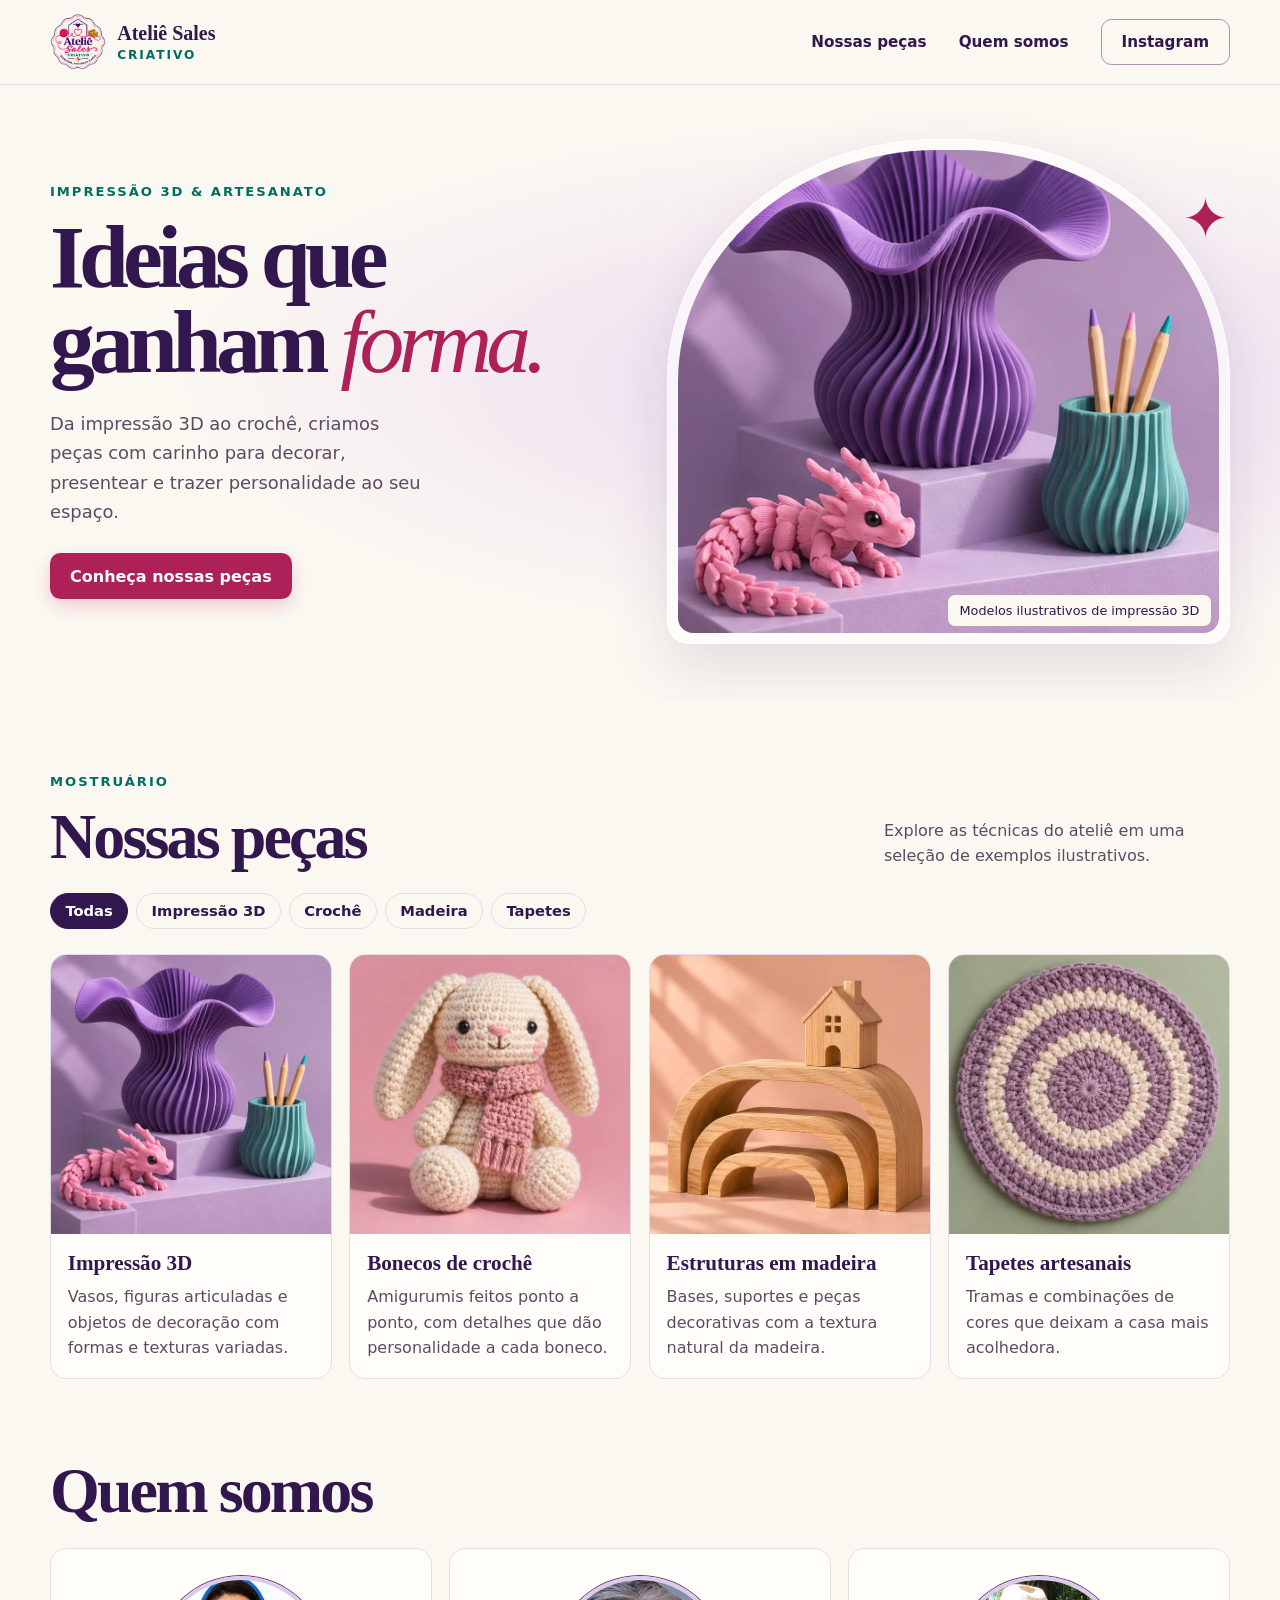
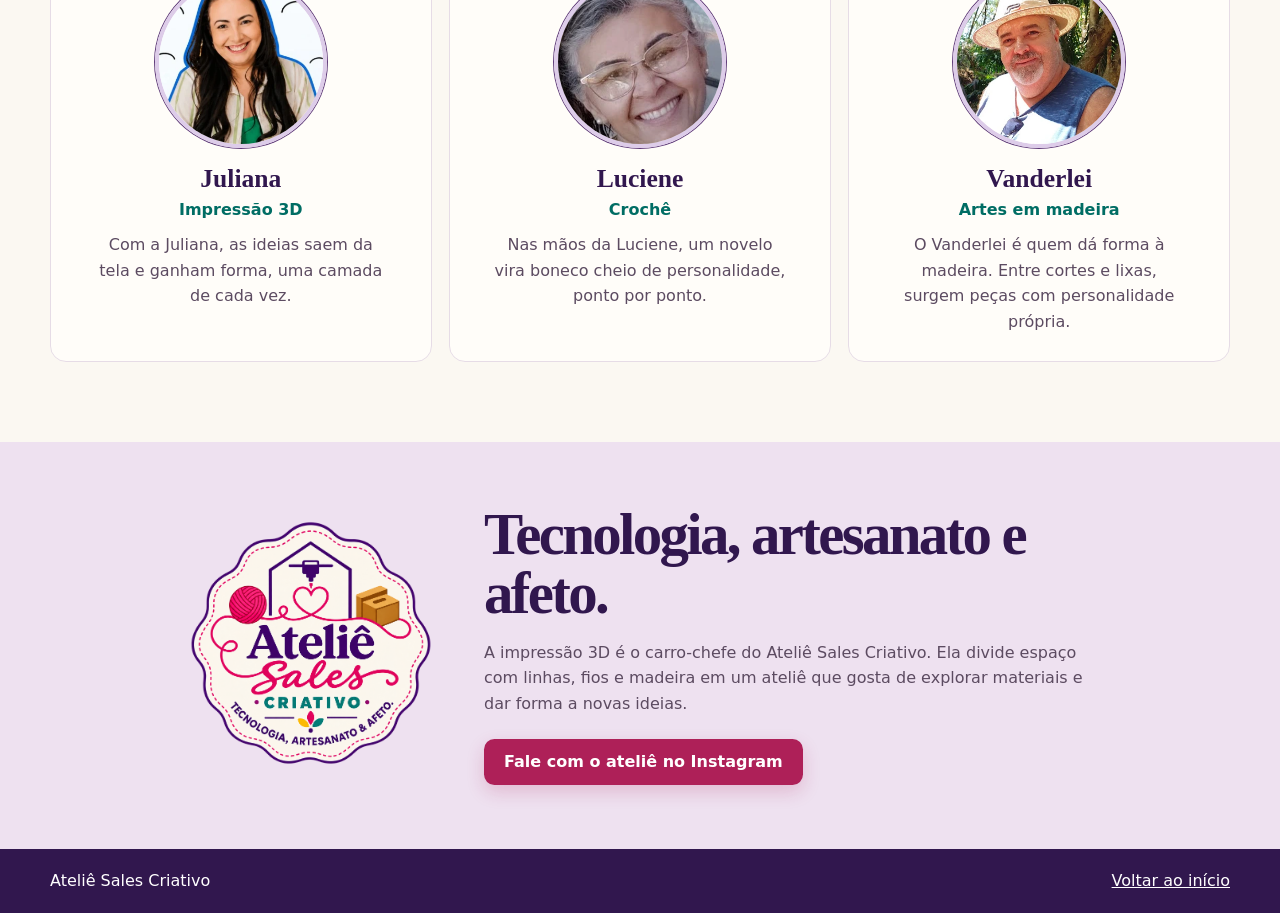
==== index.html @ d0c09016 "Publica a página do Ateliê Sales Criativo" ====
<!doctype html>
<html lang="pt-BR">
<head>
<meta charset="utf-8">
<meta name="viewport" content="width=device-width, initial-scale=1">
<meta name="description" content="Conheça o Ateliê Sales Criativo. Impressão 3D, crochê, tapetes artesanais e peças em madeira.">
<title>Ateliê Sales Criativo | Impressão 3D e artesanato</title>
<link rel="icon" href="logo.png">
<link rel="stylesheet" href="style.css">
<script src="main.js" defer></script>
</head>
<body>
<a class="skip" href="#principal">Ir para o conteúdo</a>
<header class="top" id="inicio">
  <div class="wrap nav">
    <a href="#inicio" class="brand"><img src="logo.png" width="56" height="56" alt=""><span>Ateliê Sales <small>Criativo</small></span></a>
    <button class="menu" type="button" aria-expanded="false" aria-controls="navigation">Menu</button>
    <nav id="navigation" aria-label="Navegação principal">
      <a href="#pecas">Nossas peças</a>
      <a href="#equipe">Quem somos</a>
      <a class="button outline" href="https://www.instagram.com/sales.atelie3d/" target="_blank" rel="noopener noreferrer">Instagram</a>
    </nav>
  </div>
</header>
<main id="principal">
  <section class="hero">
    <div class="wrap hero-layout">
      <div class="hero-copy">
        <p class="kicker">IMPRESSÃO 3D & ARTESANATO</p>
        <h1>Ideias que<br>ganham <em>forma.</em></h1>
        <p class="intro">Da impressão 3D ao crochê, criamos peças com carinho para decorar, presentear e trazer personalidade ao seu espaço.</p>
        <a class="button primary" href="#pecas">Conheça nossas peças</a>
      </div>
      <figure class="hero-photo">
        <img src="impressao.webp" width="512" height="512" alt="Vaso ondulado roxo, dragão rosa e porta-lápis verde feitos em impressão 3D">
        <span class="spark" aria-hidden="true">✦</span>
        <figcaption>Modelos ilustrativos de impressão 3D</figcaption>
      </figure>
    </div>
  </section>
  <section class="collection wrap reveal" id="pecas" aria-labelledby="pecas-titulo">
    <div class="section-head">
      <div><p class="kicker">MOSTRUÁRIO</p><h2 id="pecas-titulo">Nossas peças</h2></div>
      <p>Explore as técnicas do ateliê em uma seleção de exemplos ilustrativos.</p>
    </div>
    <div class="filters" role="group" aria-label="Filtrar categorias">
      <button type="button" data-filter="all" aria-pressed="true">Todas</button>
      <button type="button" data-filter="3d" aria-pressed="false">Impressão 3D</button>
      <button type="button" data-filter="croche" aria-pressed="false">Crochê</button>
      <button type="button" data-filter="madeira" aria-pressed="false">Madeira</button>
      <button type="button" data-filter="tapetes" aria-pressed="false">Tapetes</button>
    </div>
    <p class="sr-only" role="status" id="filter-status"></p>
    <div class="cards">
      <article class="card" data-category="3d">
        <div class="card-image"><img src="impressao.webp" width="512" height="512" loading="lazy" alt="Peças decorativas em impressão 3D sobre bases lilás"></div>
        <div class="card-copy"><h3>Impressão 3D</h3><p>Vasos, figuras articuladas e objetos de decoração com formas e texturas variadas.</p></div>
      </article>
      <article class="card" data-category="croche">
        <div class="card-image"><img src="croche.webp" width="512" height="512" loading="lazy" alt="Coelho de crochê com cachecol rosa"></div>
        <div class="card-copy"><h3>Bonecos de crochê</h3><p>Amigurumis feitos ponto a ponto, com detalhes que dão personalidade a cada boneco.</p></div>
      </article>
      <article class="card" data-category="madeira">
        <div class="card-image"><img src="madeira.webp" width="512" height="512" loading="lazy" alt="Estruturas artesanais feitas de madeira clara"></div>
        <div class="card-copy"><h3>Estruturas em madeira</h3><p>Bases, suportes e peças decorativas com a textura natural da madeira.</p></div>
      </article>
      <article class="card" data-category="tapetes">
        <div class="card-image"><img src="tapetes.webp" width="512" height="512" loading="lazy" alt="Tapete artesanal redondo em roxo e creme"></div>
        <div class="card-copy"><h3>Tapetes artesanais</h3><p>Tramas e combinações de cores que deixam a casa mais acolhedora.</p></div>
      </article>
    </div>
  </section>
  <section class="team wrap reveal" id="equipe" aria-labelledby="equipe-titulo">
    <h2 id="equipe-titulo">Quem somos</h2>
    <div class="team-grid">
      <article class="team-card">
        <img class="team-photo" src="equipe-juliana.webp" width="314" height="314" loading="lazy" alt="Juliana">
        <h3>Juliana</h3>
        <p class="team-role">Impressão 3D</p>
        <p>Com a Juliana, as ideias saem da tela e ganham forma, uma camada de cada vez.</p>
      </article>
      <article class="team-card">
        <img class="team-photo" src="equipe-luciene.webp" width="243" height="243" loading="lazy" alt="Luciene">
        <h3>Luciene</h3>
        <p class="team-role">Crochê</p>
        <p>Nas mãos da Luciene, um novelo vira boneco cheio de personalidade, ponto por ponto.</p>
      </article>
      <article class="team-card">
        <img class="team-photo" src="equipe-vanderlei.webp" width="297" height="297" loading="lazy" alt="Vanderlei">
        <h3>Vanderlei</h3>
        <p class="team-role">Artes em madeira</p>
        <p>O Vanderlei é quem dá forma à madeira. Entre cortes e lixas, surgem peças com personalidade própria.</p>
      </article>
    </div>
  </section>
  <section class="about reveal" id="atelie">
    <div class="wrap about-layout">
      <img src="logo.png" width="230" height="230" alt="Logotipo do Ateliê Sales Criativo">
      <div>
        <h2>Tecnologia, artesanato e afeto.</h2>
        <p>A impressão 3D é o carro-chefe do Ateliê Sales Criativo. Ela divide espaço com linhas, fios e madeira em um ateliê que gosta de explorar materiais e dar forma a novas ideias.</p>
        <a class="button primary" href="https://www.instagram.com/sales.atelie3d/" target="_blank" rel="noopener noreferrer">Fale com o ateliê no Instagram</a>
      </div>
    </div>
  </section>
</main>
<footer><div class="wrap footer-layout"><span>Ateliê Sales Criativo</span><a href="#inicio">Voltar ao início</a></div></footer>
</body>
</html>
---- style.css ----
:root {
  color-scheme: light;
  --cream: #fbf8f2;
  --purple: #31174e;
  --plum: #5f3b79;
  --pink: #ae2058;
  --teal: #006d64;
  --soft: #ddcce9;
  --line: #e6dce6;
  --text: #5c4b61;
  font-family: system-ui, sans-serif;
  color: var(--purple);
  background: var(--cream);
}
* { box-sizing: border-box; }
html { scroll-behavior: smooth; }
body { margin: 0; }
img { display: block; max-width: 100%; }
a { color: inherit; }
button { font: inherit; cursor: pointer; }
:focus-visible { outline: 3px solid var(--teal); outline-offset: 4px; }
[hidden] { display: none !important; }
.wrap { width: min(1180px, calc(100% - 5rem)); margin-inline: auto; }
.top { border-bottom: 1px solid var(--line); }
.nav, nav, .brand, .footer-layout { display: flex; align-items: center; }
.nav { justify-content: space-between; min-height: 84px; }
.brand { gap: .7rem; font: bold 1.25rem Georgia, serif; text-decoration: none; }
.brand img { object-fit: contain; }
.brand small { display: block; margin-top: .2rem; color: var(--teal); font: 700 .76rem system-ui, sans-serif; text-transform: uppercase; letter-spacing: .16em; }
nav { gap: 2rem; }
nav a { font-size: .95rem; font-weight: 650; text-decoration: none; }
nav a:hover, footer a:hover { color: var(--pink); }
.menu { display: none; }
.button { display: inline-flex; justify-content: center; align-items: center; min-height: 46px; padding: .7rem 1.25rem; border-radius: .65rem; font-weight: 700; text-decoration: none; transition: background .2s, transform .2s, box-shadow .2s; }
.button:hover { transform: translateY(-3px); }
.primary { color: white; background: var(--pink); box-shadow: 0 7px 18px #ae205832; }
.primary:hover { background: #901648; }
.outline { border: 1px solid #af8cba; }
.hero { background: radial-gradient(ellipse at 73% 48%, #ead9f0 0%, transparent 58%), var(--cream); overflow: hidden; }
.hero-layout { min-height: 590px; display: grid; grid-template-columns: .96fr 1fr; align-items: center; gap: clamp(2rem, 6vw, 6rem); padding-block: 3.4rem; }
.kicker { color: var(--teal); font-size: .82rem; font-weight: 800; letter-spacing: .15em; margin: 0 0 1rem; }
h1, h2, h3 { font-family: Georgia, serif; margin: 0; }
h1 { font-size: clamp(3.8rem, 7vw, 7.4rem); line-height: .94; letter-spacing: -.065em; }
h1 em { color: var(--pink); font-weight: 500; }
.intro { color: var(--text); font-size: 1.12rem; line-height: 1.65; max-width: 33ch; margin: 1.55rem 0 1.65rem; }
.hero-photo { position: relative; margin: 0; padding: 10px; background: #ffffff94; border: 1px solid white; border-radius: 48% 48% 1.4rem 1.4rem; box-shadow: 0 24px 60px #4d2f6822; }
.hero-photo img { width: 100%; height: auto; aspect-ratio: 1.12; object-fit: cover; border-radius: 48% 48% .95rem .95rem; }
.hero-photo figcaption { position: absolute; right: 1.1rem; bottom: 1.1rem; padding: .5rem .75rem; border-radius: .45rem; font-size: .8rem; background: var(--cream); }
.spark { position: absolute; top: 9%; right: 0; font-size: 3.5rem; color: var(--pink); animation: float 5s ease-in-out infinite; }
@keyframes float { 50% { transform: translateY(-10px) rotate(12deg); } }
.collection { padding-block: 4.7rem 5rem; }
.section-head { display: flex; align-items: end; justify-content: space-between; gap: 1.5rem; margin-bottom: 1.5rem; }
h2 { font-size: clamp(2.5rem, 5vw, 4.4rem); line-height: 1; letter-spacing: -.045em; }
.section-head > p, .card p, .about p { color: var(--text); line-height: 1.6; }
.section-head > p { max-width: 34ch; margin: 0; }
.filters { display: flex; flex-wrap: wrap; gap: .5rem; margin-bottom: 1.55rem; }
.filters button { border: 1px solid var(--line); background: transparent; color: var(--purple); padding: .53rem .9rem; border-radius: 2rem; font-size: .92rem; font-weight: 650; transition: background .2s, color .2s; }
.filters button:hover { background: var(--soft); }
.filters button[aria-pressed="true"] { background: var(--purple); color: white; border-color: var(--purple); }
.cards { display: grid; grid-template-columns: repeat(4, minmax(0, 1fr)); gap: 1.1rem; }
.card { border: 1px solid var(--line); background: #fffdf9; border-radius: 1rem; overflow: hidden; transition: box-shadow .25s, transform .25s; }
.card:hover { transform: translateY(-5px); box-shadow: 0 12px 25px #4d2f6820; }
.card-image { overflow: hidden; }
.card img { width: 100%; height: auto; aspect-ratio: 1; object-fit: cover; transition: transform .35s; }
.card:hover img { transform: scale(1.055); }
.card-copy { padding: 1.05rem; }
h3 { font-size: 1.32rem; }
.card p { margin: .5rem 0 0; }
.about { background: #eee1f0; padding-block: 4rem; }
.about-layout { display: grid; grid-template-columns: minmax(140px, 250px) minmax(0, 610px); gap: 3rem; justify-content: center; align-items: center; }
.about img { height: auto; width: 100%; }
.about h2 { font-size: clamp(2.35rem, 4.6vw, 4rem); }
.about p { margin: 1rem 0 1.4rem; }
footer { background: var(--purple); color: white; }
.footer-layout { justify-content: space-between; padding-block: 1.4rem; gap: 1rem; }
footer a:hover { color: #f8adcc; }
.skip { position: absolute; z-index: 4; left: 1rem; top: 1rem; background: white; padding: .6rem; transform: translateY(-180%); }
.skip:focus { transform: none; }
.sr-only { position: absolute; width: 1px; height: 1px; overflow: hidden; clip-path: inset(50%); white-space: nowrap; }
@media (prefers-reduced-motion: no-preference) {
  .hero-copy, .hero-photo { animation: entrance .7s ease-out both; }
  .hero-photo { animation-delay: .14s; }
  .reveal.visible { animation: entrance .65s ease-out both; }
  @keyframes entrance { from { opacity: 0; transform: translateY(18px); } }
}
@media (max-width: 920px) {
  .wrap { width: calc(100% - 3rem); }
  .cards { grid-template-columns: repeat(2, minmax(0, 1fr)); }
  .hero-layout { min-height: 0; gap: 2rem; }
  h1 { font-size: clamp(3.3rem, 8vw, 5.5rem); }
}
@media (max-width: 650px) {
  .wrap { width: calc(100% - 2rem); }
  .nav { flex-wrap: wrap; min-height: 72px; padding-block: .45rem; }
  .brand img { width: 48px; height: 48px; }
  nav { width: 100%; flex-wrap: wrap; gap: 1rem; padding: .7rem 0; }
  .js .menu { display: inline-block; color: var(--purple); background: transparent; border: 1px solid var(--line); border-radius: .45rem; padding: .5rem .7rem; }
  .js nav:not(.open) { display: none; }
  .hero-layout { grid-template-columns: 1fr; gap: 2.1rem; padding-block: 2.85rem 2.35rem; }
  h1 { font-size: clamp(3.1rem, 11.5vw, 5.1rem); }
  .hero-photo { max-width: 430px; }
  .collection { padding-block: 3rem; }
  .section-head { display: block; }
  .section-head > p { margin-top: .75rem; }
  .cards { gap: .7rem; }
  .card-copy { padding: .75rem; }
  .about-layout { grid-template-columns: 1fr; gap: 1.1rem; }
  .about img { width: 155px; }
}
@media (prefers-reduced-motion: reduce) {
  html { scroll-behavior: auto; }
  *, *::before, *::after { animation: none !important; transition: none !important; }
}
.team { padding-block: 0 5rem; }
.team h2 { margin-bottom: 1.6rem; }
.team-grid { display: grid; grid-template-columns: repeat(3, minmax(0, 1fr)); gap: 1.1rem; }
.team-card {
  padding: 1.65rem 1.25rem;
  border: 1px solid var(--line);
  border-radius: 1rem;
  background: #fffdf9;
  text-align: center;
}
.team-photo {
  width: min(100%, 172px);
  height: auto;
  aspect-ratio: 1;
  object-fit: cover;
  margin: 0 auto 1rem;
  border: 4px solid var(--soft);
  border-radius: 50%;
  box-shadow: 0 0 0 1px var(--plum);
}
.team-card h3 { font-size: 1.6rem; }
.team-card p { max-width: 29ch; margin: .6rem auto 0; color: var(--text); line-height: 1.6; }
.team-card .team-role { margin-top: .2rem; color: var(--teal); font-weight: 750; }
@media (max-width: 650px) {
  .team { padding-bottom: 3rem; }
  .team-grid { grid-template-columns: 1fr; }
}
@media (hover: hover) and (prefers-reduced-motion: no-preference) {
  .team-photo {
    transition: transform .25s ease, border-color .25s ease, box-shadow .25s ease;
  }
  .team-photo:hover {
    transform: translateY(-4px) scale(1.07);
    border-color: var(--pink);
    box-shadow: 0 0 0 1px var(--plum), 0 10px 22px #4d2f6840;
  }
}
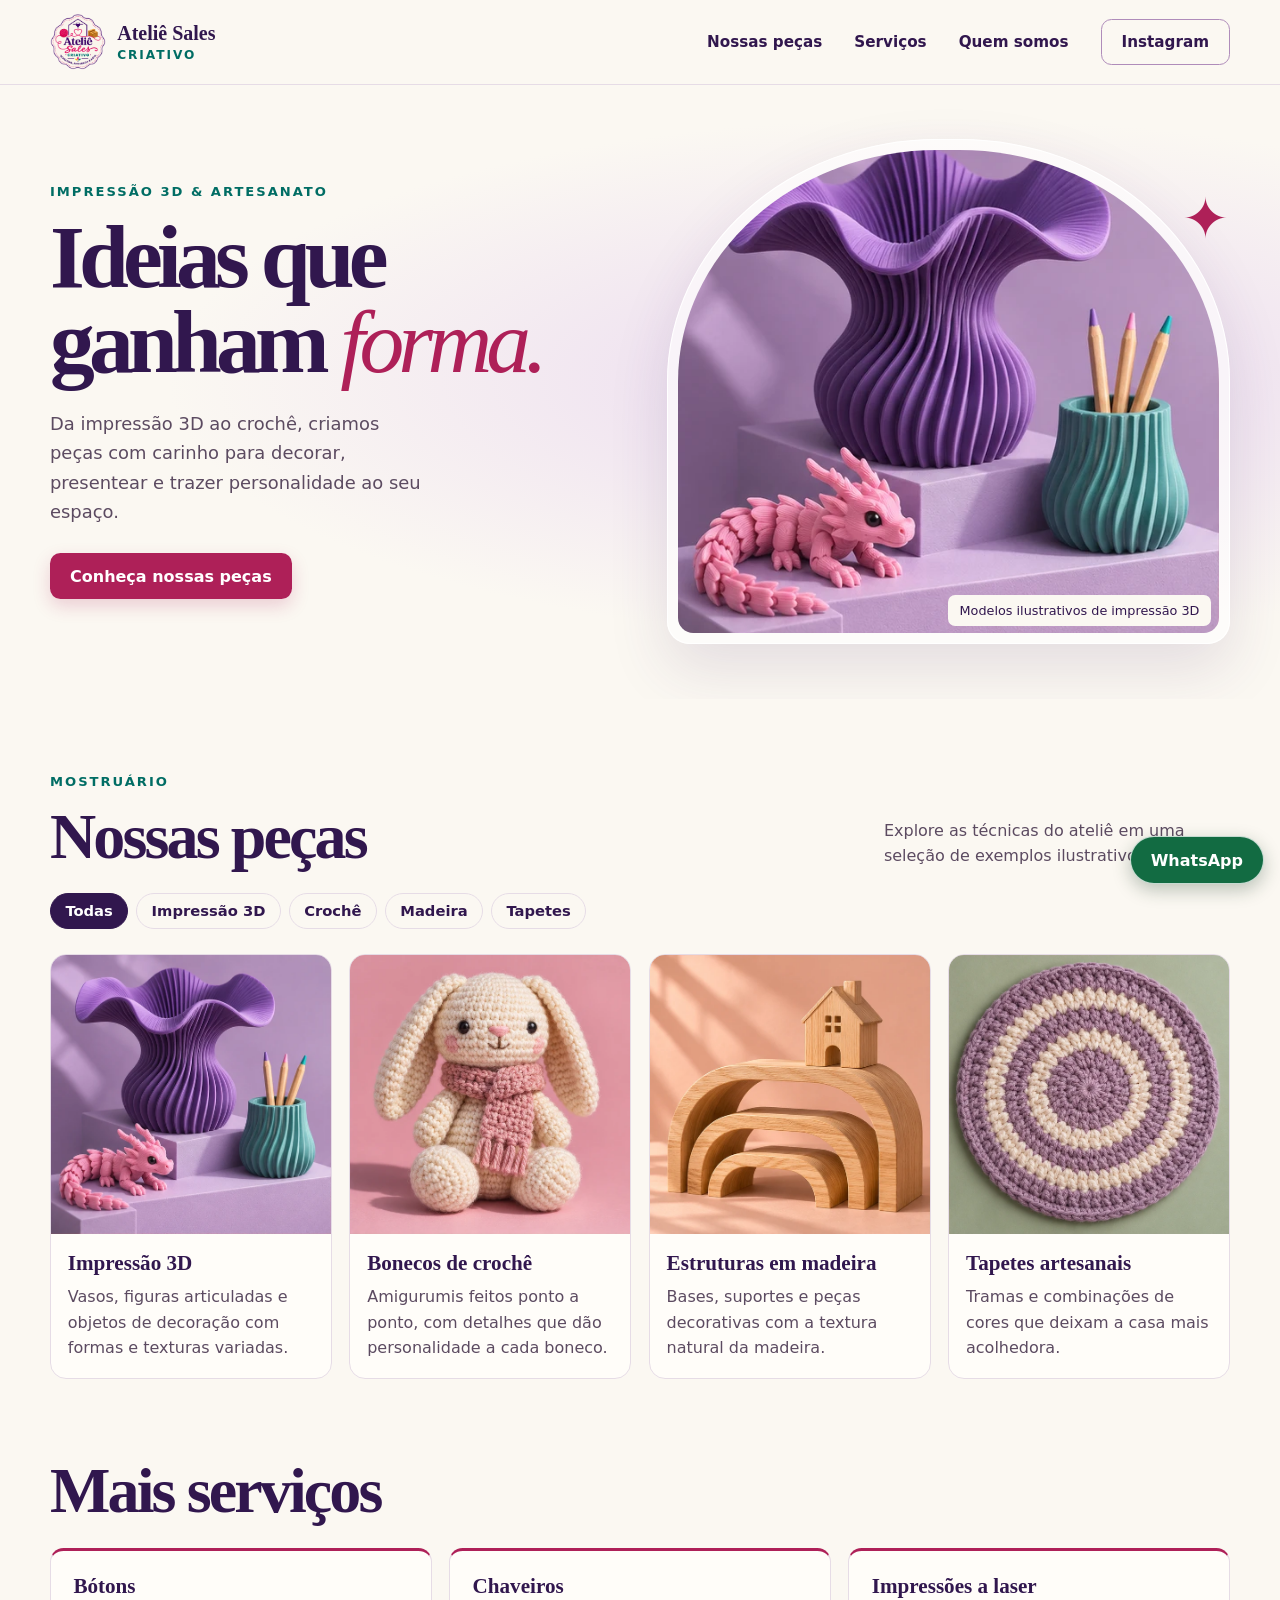
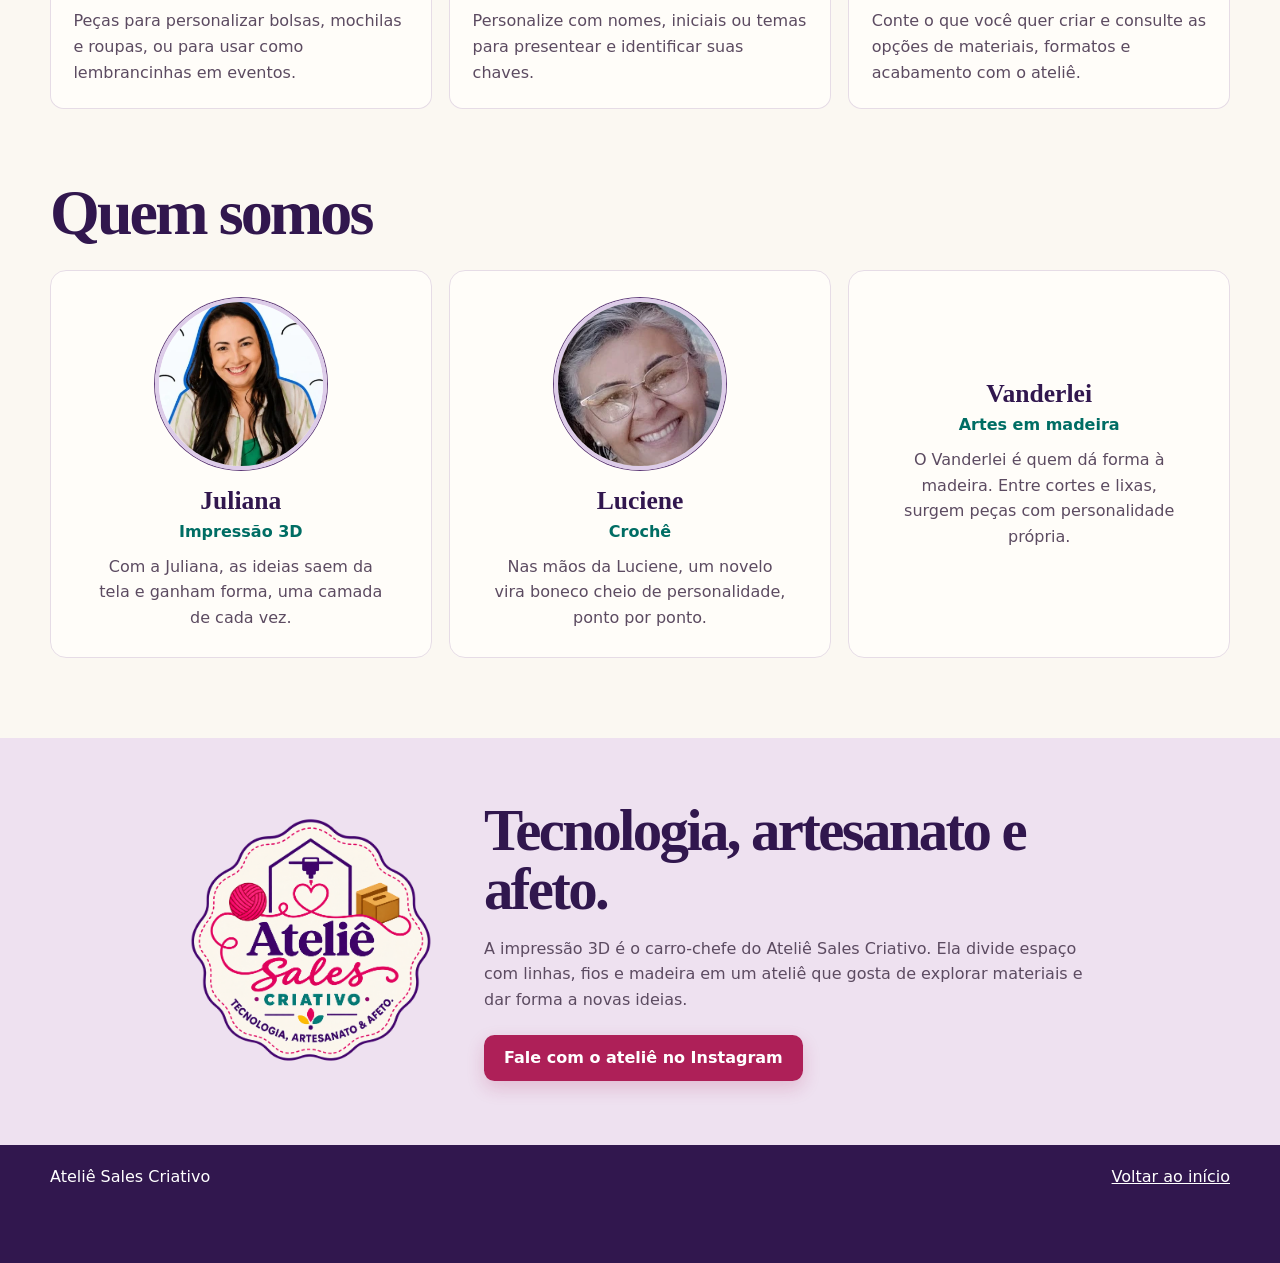
==== commit 6abed0e2: "Atualiza equipe, serviços e contato por WhatsApp" ====
--- a/index.html
+++ b/index.html
@@ -17,6 +17,7 @@
     <button class="menu" type="button" aria-expanded="false" aria-controls="navigation">Menu</button>
     <nav id="navigation" aria-label="Navegação principal">
       <a href="#pecas">Nossas peças</a>
+      <a href="#servicos">Serviços</a>
       <a href="#equipe">Quem somos</a>
       <a class="button outline" href="https://www.instagram.com/sales.atelie3d/" target="_blank" rel="noopener noreferrer">Instagram</a>
     </nav>
@@ -70,6 +71,14 @@
       </article>
     </div>
   </section>
+  <section class="services wrap reveal" id="servicos" aria-labelledby="servicos-titulo">
+    <h2 id="servicos-titulo">Mais serviços</h2>
+    <div class="service-grid">
+      <article class="service-card"><h3>Bótons</h3><p>Peças para personalizar bolsas, mochilas e roupas, ou para usar como lembrancinhas em eventos.</p></article>
+      <article class="service-card"><h3>Chaveiros</h3><p>Personalize com nomes, iniciais ou temas para presentear e identificar suas chaves.</p></article>
+      <article class="service-card"><h3>Impressões a laser</h3><p>Conte o que você quer criar e consulte as opções de materiais, formatos e acabamento com o ateliê.</p></article>
+    </div>
+  </section>
   <section class="team wrap reveal" id="equipe" aria-labelledby="equipe-titulo">
     <h2 id="equipe-titulo">Quem somos</h2>
     <div class="team-grid">
@@ -86,7 +95,6 @@
         <p>Nas mãos da Luciene, um novelo vira boneco cheio de personalidade, ponto por ponto.</p>
       </article>
       <article class="team-card">
-        <img class="team-photo" src="equipe-vanderlei.webp" width="297" height="297" loading="lazy" alt="Vanderlei">
         <h3>Vanderlei</h3>
         <p class="team-role">Artes em madeira</p>
         <p>O Vanderlei é quem dá forma à madeira. Entre cortes e lixas, surgem peças com personalidade própria.</p>
@@ -105,6 +113,6 @@
   </section>
 </main>
 <footer><div class="wrap footer-layout"><span>Ateliê Sales Criativo</span><a href="#inicio">Voltar ao início</a></div></footer>
+<a class="whatsapp" href="https://wa.me/5544988553615" target="_blank" rel="noopener noreferrer" aria-label="Fale com o ateliê pelo WhatsApp">WhatsApp</a>
 </body>
 </html>
-
--- a/style.css
+++ b/style.css
@@ -1,150 +1,180 @@
-:root {
-  color-scheme: light;
-  --cream: #fbf8f2;
-  --purple: #31174e;
-  --plum: #5f3b79;
-  --pink: #ae2058;
-  --teal: #006d64;
-  --soft: #ddcce9;
-  --line: #e6dce6;
-  --text: #5c4b61;
-  font-family: system-ui, sans-serif;
-  color: var(--purple);
-  background: var(--cream);
-}
-* { box-sizing: border-box; }
-html { scroll-behavior: smooth; }
-body { margin: 0; }
-img { display: block; max-width: 100%; }
-a { color: inherit; }
-button { font: inherit; cursor: pointer; }
-:focus-visible { outline: 3px solid var(--teal); outline-offset: 4px; }
-[hidden] { display: none !important; }
-.wrap { width: min(1180px, calc(100% - 5rem)); margin-inline: auto; }
-.top { border-bottom: 1px solid var(--line); }
-.nav, nav, .brand, .footer-layout { display: flex; align-items: center; }
-.nav { justify-content: space-between; min-height: 84px; }
-.brand { gap: .7rem; font: bold 1.25rem Georgia, serif; text-decoration: none; }
-.brand img { object-fit: contain; }
-.brand small { display: block; margin-top: .2rem; color: var(--teal); font: 700 .76rem system-ui, sans-serif; text-transform: uppercase; letter-spacing: .16em; }
-nav { gap: 2rem; }
-nav a { font-size: .95rem; font-weight: 650; text-decoration: none; }
-nav a:hover, footer a:hover { color: var(--pink); }
-.menu { display: none; }
-.button { display: inline-flex; justify-content: center; align-items: center; min-height: 46px; padding: .7rem 1.25rem; border-radius: .65rem; font-weight: 700; text-decoration: none; transition: background .2s, transform .2s, box-shadow .2s; }
-.button:hover { transform: translateY(-3px); }
-.primary { color: white; background: var(--pink); box-shadow: 0 7px 18px #ae205832; }
-.primary:hover { background: #901648; }
-.outline { border: 1px solid #af8cba; }
-.hero { background: radial-gradient(ellipse at 73% 48%, #ead9f0 0%, transparent 58%), var(--cream); overflow: hidden; }
-.hero-layout { min-height: 590px; display: grid; grid-template-columns: .96fr 1fr; align-items: center; gap: clamp(2rem, 6vw, 6rem); padding-block: 3.4rem; }
-.kicker { color: var(--teal); font-size: .82rem; font-weight: 800; letter-spacing: .15em; margin: 0 0 1rem; }
-h1, h2, h3 { font-family: Georgia, serif; margin: 0; }
-h1 { font-size: clamp(3.8rem, 7vw, 7.4rem); line-height: .94; letter-spacing: -.065em; }
-h1 em { color: var(--pink); font-weight: 500; }
-.intro { color: var(--text); font-size: 1.12rem; line-height: 1.65; max-width: 33ch; margin: 1.55rem 0 1.65rem; }
-.hero-photo { position: relative; margin: 0; padding: 10px; background: #ffffff94; border: 1px solid white; border-radius: 48% 48% 1.4rem 1.4rem; box-shadow: 0 24px 60px #4d2f6822; }
-.hero-photo img { width: 100%; height: auto; aspect-ratio: 1.12; object-fit: cover; border-radius: 48% 48% .95rem .95rem; }
-.hero-photo figcaption { position: absolute; right: 1.1rem; bottom: 1.1rem; padding: .5rem .75rem; border-radius: .45rem; font-size: .8rem; background: var(--cream); }
-.spark { position: absolute; top: 9%; right: 0; font-size: 3.5rem; color: var(--pink); animation: float 5s ease-in-out infinite; }
-@keyframes float { 50% { transform: translateY(-10px) rotate(12deg); } }
-.collection { padding-block: 4.7rem 5rem; }
-.section-head { display: flex; align-items: end; justify-content: space-between; gap: 1.5rem; margin-bottom: 1.5rem; }
-h2 { font-size: clamp(2.5rem, 5vw, 4.4rem); line-height: 1; letter-spacing: -.045em; }
-.section-head > p, .card p, .about p { color: var(--text); line-height: 1.6; }
-.section-head > p { max-width: 34ch; margin: 0; }
-.filters { display: flex; flex-wrap: wrap; gap: .5rem; margin-bottom: 1.55rem; }
-.filters button { border: 1px solid var(--line); background: transparent; color: var(--purple); padding: .53rem .9rem; border-radius: 2rem; font-size: .92rem; font-weight: 650; transition: background .2s, color .2s; }
-.filters button:hover { background: var(--soft); }
-.filters button[aria-pressed="true"] { background: var(--purple); color: white; border-color: var(--purple); }
-.cards { display: grid; grid-template-columns: repeat(4, minmax(0, 1fr)); gap: 1.1rem; }
-.card { border: 1px solid var(--line); background: #fffdf9; border-radius: 1rem; overflow: hidden; transition: box-shadow .25s, transform .25s; }
-.card:hover { transform: translateY(-5px); box-shadow: 0 12px 25px #4d2f6820; }
-.card-image { overflow: hidden; }
-.card img { width: 100%; height: auto; aspect-ratio: 1; object-fit: cover; transition: transform .35s; }
-.card:hover img { transform: scale(1.055); }
-.card-copy { padding: 1.05rem; }
-h3 { font-size: 1.32rem; }
-.card p { margin: .5rem 0 0; }
-.about { background: #eee1f0; padding-block: 4rem; }
-.about-layout { display: grid; grid-template-columns: minmax(140px, 250px) minmax(0, 610px); gap: 3rem; justify-content: center; align-items: center; }
-.about img { height: auto; width: 100%; }
-.about h2 { font-size: clamp(2.35rem, 4.6vw, 4rem); }
-.about p { margin: 1rem 0 1.4rem; }
-footer { background: var(--purple); color: white; }
-.footer-layout { justify-content: space-between; padding-block: 1.4rem; gap: 1rem; }
-footer a:hover { color: #f8adcc; }
-.skip { position: absolute; z-index: 4; left: 1rem; top: 1rem; background: white; padding: .6rem; transform: translateY(-180%); }
-.skip:focus { transform: none; }
-.sr-only { position: absolute; width: 1px; height: 1px; overflow: hidden; clip-path: inset(50%); white-space: nowrap; }
-@media (prefers-reduced-motion: no-preference) {
-  .hero-copy, .hero-photo { animation: entrance .7s ease-out both; }
-  .hero-photo { animation-delay: .14s; }
-  .reveal.visible { animation: entrance .65s ease-out both; }
-  @keyframes entrance { from { opacity: 0; transform: translateY(18px); } }
-}
-@media (max-width: 920px) {
-  .wrap { width: calc(100% - 3rem); }
-  .cards { grid-template-columns: repeat(2, minmax(0, 1fr)); }
-  .hero-layout { min-height: 0; gap: 2rem; }
-  h1 { font-size: clamp(3.3rem, 8vw, 5.5rem); }
-}
-@media (max-width: 650px) {
-  .wrap { width: calc(100% - 2rem); }
-  .nav { flex-wrap: wrap; min-height: 72px; padding-block: .45rem; }
-  .brand img { width: 48px; height: 48px; }
-  nav { width: 100%; flex-wrap: wrap; gap: 1rem; padding: .7rem 0; }
-  .js .menu { display: inline-block; color: var(--purple); background: transparent; border: 1px solid var(--line); border-radius: .45rem; padding: .5rem .7rem; }
-  .js nav:not(.open) { display: none; }
-  .hero-layout { grid-template-columns: 1fr; gap: 2.1rem; padding-block: 2.85rem 2.35rem; }
-  h1 { font-size: clamp(3.1rem, 11.5vw, 5.1rem); }
-  .hero-photo { max-width: 430px; }
-  .collection { padding-block: 3rem; }
-  .section-head { display: block; }
-  .section-head > p { margin-top: .75rem; }
-  .cards { gap: .7rem; }
-  .card-copy { padding: .75rem; }
-  .about-layout { grid-template-columns: 1fr; gap: 1.1rem; }
-  .about img { width: 155px; }
-}
-@media (prefers-reduced-motion: reduce) {
-  html { scroll-behavior: auto; }
-  *, *::before, *::after { animation: none !important; transition: none !important; }
+:root {
+  color-scheme: light;
+  --cream: #fbf8f2;
+  --purple: #31174e;
+  --plum: #5f3b79;
+  --pink: #ae2058;
+  --teal: #006d64;
+  --soft: #ddcce9;
+  --line: #e6dce6;
+  --text: #5c4b61;
+  font-family: system-ui, sans-serif;
+  color: var(--purple);
+  background: var(--cream);
 }
-.team { padding-block: 0 5rem; }
-.team h2 { margin-bottom: 1.6rem; }
-.team-grid { display: grid; grid-template-columns: repeat(3, minmax(0, 1fr)); gap: 1.1rem; }
-.team-card {
-  padding: 1.65rem 1.25rem;
-  border: 1px solid var(--line);
-  border-radius: 1rem;
-  background: #fffdf9;
-  text-align: center;
-}
-.team-photo {
-  width: min(100%, 172px);
-  height: auto;
-  aspect-ratio: 1;
-  object-fit: cover;
-  margin: 0 auto 1rem;
-  border: 4px solid var(--soft);
-  border-radius: 50%;
-  box-shadow: 0 0 0 1px var(--plum);
-}
-.team-card h3 { font-size: 1.6rem; }
-.team-card p { max-width: 29ch; margin: .6rem auto 0; color: var(--text); line-height: 1.6; }
-.team-card .team-role { margin-top: .2rem; color: var(--teal); font-weight: 750; }
-@media (max-width: 650px) {
-  .team { padding-bottom: 3rem; }
-  .team-grid { grid-template-columns: 1fr; }
+* { box-sizing: border-box; }
+html { scroll-behavior: smooth; }
+body { margin: 0; }
+img { display: block; max-width: 100%; }
+a { color: inherit; }
+button { font: inherit; cursor: pointer; }
+:focus-visible { outline: 3px solid var(--teal); outline-offset: 4px; }
+[hidden] { display: none !important; }
+.wrap { width: min(1180px, calc(100% - 5rem)); margin-inline: auto; }
+.top { border-bottom: 1px solid var(--line); }
+.nav, nav, .brand, .footer-layout { display: flex; align-items: center; }
+.nav { justify-content: space-between; min-height: 84px; }
+.brand { gap: .7rem; font: bold 1.25rem Georgia, serif; text-decoration: none; }
+.brand img { object-fit: contain; }
+.brand small { display: block; margin-top: .2rem; color: var(--teal); font: 700 .76rem system-ui, sans-serif; text-transform: uppercase; letter-spacing: .16em; }
+nav { gap: 2rem; }
+nav a { font-size: .95rem; font-weight: 650; text-decoration: none; }
+nav a:hover, footer a:hover { color: var(--pink); }
+.menu { display: none; }
+.button { display: inline-flex; justify-content: center; align-items: center; min-height: 46px; padding: .7rem 1.25rem; border-radius: .65rem; font-weight: 700; text-decoration: none; transition: background .2s, transform .2s, box-shadow .2s; }
+.button:hover { transform: translateY(-3px); }
+.primary { color: white; background: var(--pink); box-shadow: 0 7px 18px #ae205832; }
+.primary:hover { background: #901648; }
+.outline { border: 1px solid #af8cba; }
+.hero { background: radial-gradient(ellipse at 73% 48%, #ead9f0 0%, transparent 58%), var(--cream); overflow: hidden; }
+.hero-layout { min-height: 590px; display: grid; grid-template-columns: .96fr 1fr; align-items: center; gap: clamp(2rem, 6vw, 6rem); padding-block: 3.4rem; }
+.kicker { color: var(--teal); font-size: .82rem; font-weight: 800; letter-spacing: .15em; margin: 0 0 1rem; }
+h1, h2, h3 { font-family: Georgia, serif; margin: 0; }
+h1 { font-size: clamp(3.8rem, 7vw, 7.4rem); line-height: .94; letter-spacing: -.065em; }
+h1 em { color: var(--pink); font-weight: 500; }
+.intro { color: var(--text); font-size: 1.12rem; line-height: 1.65; max-width: 33ch; margin: 1.55rem 0 1.65rem; }
+.hero-photo { position: relative; margin: 0; padding: 10px; background: #ffffff94; border: 1px solid white; border-radius: 48% 48% 1.4rem 1.4rem; box-shadow: 0 24px 60px #4d2f6822; }
+.hero-photo img { width: 100%; height: auto; aspect-ratio: 1.12; object-fit: cover; border-radius: 48% 48% .95rem .95rem; }
+.hero-photo figcaption { position: absolute; right: 1.1rem; bottom: 1.1rem; padding: .5rem .75rem; border-radius: .45rem; font-size: .8rem; background: var(--cream); }
+.spark { position: absolute; top: 9%; right: 0; font-size: 3.5rem; color: var(--pink); animation: float 5s ease-in-out infinite; }
+@keyframes float { 50% { transform: translateY(-10px) rotate(12deg); } }
+.collection { padding-block: 4.7rem 5rem; }
+.section-head { display: flex; align-items: end; justify-content: space-between; gap: 1.5rem; margin-bottom: 1.5rem; }
+h2 { font-size: clamp(2.5rem, 5vw, 4.4rem); line-height: 1; letter-spacing: -.045em; }
+.section-head > p, .card p, .about p { color: var(--text); line-height: 1.6; }
+.section-head > p { max-width: 34ch; margin: 0; }
+.filters { display: flex; flex-wrap: wrap; gap: .5rem; margin-bottom: 1.55rem; }
+.filters button { border: 1px solid var(--line); background: transparent; color: var(--purple); padding: .53rem .9rem; border-radius: 2rem; font-size: .92rem; font-weight: 650; transition: background .2s, color .2s; }
+.filters button:hover { background: var(--soft); }
+.filters button[aria-pressed="true"] { background: var(--purple); color: white; border-color: var(--purple); }
+.cards { display: grid; grid-template-columns: repeat(4, minmax(0, 1fr)); gap: 1.1rem; }
+.card { border: 1px solid var(--line); background: #fffdf9; border-radius: 1rem; overflow: hidden; transition: box-shadow .25s, transform .25s; }
+.card:hover { transform: translateY(-5px); box-shadow: 0 12px 25px #4d2f6820; }
+.card-image { overflow: hidden; }
+.card img { width: 100%; height: auto; aspect-ratio: 1; object-fit: cover; transition: transform .35s; }
+.card:hover img { transform: scale(1.055); }
+.card-copy { padding: 1.05rem; }
+h3 { font-size: 1.32rem; }
+.card p { margin: .5rem 0 0; }
+.about { background: #eee1f0; padding-block: 4rem; }
+.about-layout { display: grid; grid-template-columns: minmax(140px, 250px) minmax(0, 610px); gap: 3rem; justify-content: center; align-items: center; }
+.about img { height: auto; width: 100%; }
+.about h2 { font-size: clamp(2.35rem, 4.6vw, 4rem); }
+.about p { margin: 1rem 0 1.4rem; }
+footer { background: var(--purple); color: white; }
+.footer-layout { justify-content: space-between; padding-block: 1.4rem; gap: 1rem; }
+footer a:hover { color: #f8adcc; }
+.skip { position: absolute; z-index: 4; left: 1rem; top: 1rem; background: white; padding: .6rem; transform: translateY(-180%); }
+.skip:focus { transform: none; }
+.sr-only { position: absolute; width: 1px; height: 1px; overflow: hidden; clip-path: inset(50%); white-space: nowrap; }
+@media (prefers-reduced-motion: no-preference) {
+  .hero-copy, .hero-photo { animation: entrance .7s ease-out both; }
+  .hero-photo { animation-delay: .14s; }
+  .reveal.visible { animation: entrance .65s ease-out both; }
+  @keyframes entrance { from { opacity: 0; transform: translateY(18px); } }
 }
-@media (hover: hover) and (prefers-reduced-motion: no-preference) {
-  .team-photo {
-    transition: transform .25s ease, border-color .25s ease, box-shadow .25s ease;
-  }
-  .team-photo:hover {
-    transform: translateY(-4px) scale(1.07);
-    border-color: var(--pink);
-    box-shadow: 0 0 0 1px var(--plum), 0 10px 22px #4d2f6840;
-  }
+@media (max-width: 920px) {
+  .wrap { width: calc(100% - 3rem); }
+  .cards { grid-template-columns: repeat(2, minmax(0, 1fr)); }
+  .hero-layout { min-height: 0; gap: 2rem; }
+  h1 { font-size: clamp(3.3rem, 8vw, 5.5rem); }
 }
+@media (max-width: 650px) {
+  .wrap { width: calc(100% - 2rem); }
+  .nav { flex-wrap: wrap; min-height: 72px; padding-block: .45rem; }
+  .brand img { width: 48px; height: 48px; }
+  nav { width: 100%; flex-wrap: wrap; gap: 1rem; padding: .7rem 0; }
+  .js .menu { display: inline-block; color: var(--purple); background: transparent; border: 1px solid var(--line); border-radius: .45rem; padding: .5rem .7rem; }
+  .js nav:not(.open) { display: none; }
+  .hero-layout { grid-template-columns: 1fr; gap: 2.1rem; padding-block: 2.85rem 2.35rem; }
+  h1 { font-size: clamp(3.1rem, 11.5vw, 5.1rem); }
+  .hero-photo { max-width: 430px; }
+  .collection { padding-block: 3rem; }
+  .section-head { display: block; }
+  .section-head > p { margin-top: .75rem; }
+  .cards { gap: .7rem; }
+  .card-copy { padding: .75rem; }
+  .about-layout { grid-template-columns: 1fr; gap: 1.1rem; }
+  .about img { width: 155px; }
+}
+@media (prefers-reduced-motion: reduce) {
+  html { scroll-behavior: auto; }
+  *, *::before, *::after { animation: none !important; transition: none !important; }
+}
+.team { padding-block: 0 5rem; }
+.team h2 { margin-bottom: 1.6rem; }
+.team-grid { display: grid; grid-template-columns: repeat(3, minmax(0, 1fr)); gap: 1.1rem; }
+.team-card {
+  padding: 1.65rem 1.25rem;
+  border: 1px solid var(--line);
+  border-radius: 1rem;
+  background: #fffdf9;
+  text-align: center;
+}
+.team-photo {
+  width: min(100%, 172px);
+  height: auto;
+  aspect-ratio: 1;
+  object-fit: cover;
+  margin: 0 auto 1rem;
+  border: 4px solid var(--soft);
+  border-radius: 50%;
+  box-shadow: 0 0 0 1px var(--plum);
+}
+.team-card h3 { font-size: 1.6rem; }
+.team-card p { max-width: 29ch; margin: .6rem auto 0; color: var(--text); line-height: 1.6; }
+.team-card .team-role { margin-top: .2rem; color: var(--teal); font-weight: 750; }
+@media (max-width: 650px) {
+  .team { padding-bottom: 3rem; }
+  .team-grid { grid-template-columns: 1fr; }
+}
+@media (hover: hover) and (prefers-reduced-motion: no-preference) {
+  .team-photo {
+    transition: transform .25s ease, border-color .25s ease, box-shadow .25s ease;
+  }
+  .team-photo:hover {
+    transform: translateY(-4px) scale(1.07);
+    border-color: var(--pink);
+    box-shadow: 0 0 0 1px var(--plum), 0 10px 22px #4d2f6840;
+  }
+}
+
+.services { padding-bottom: 4.5rem; }
+.services h2 { margin-bottom: 1.6rem; }
+.service-grid { display: grid; grid-template-columns: repeat(3, minmax(0, 1fr)); gap: 1.1rem; }
+.service-card { padding: 1.4rem; border: 1px solid var(--line); border-top: 3px solid var(--pink); border-radius: .85rem; background: #fffdf9; }
+.service-card p { color: var(--text); line-height: 1.6; margin: .6rem 0 0; }
+.team-card:last-child { align-content: center; }
+.whatsapp {
+  position: fixed;
+  right: max(1rem, env(safe-area-inset-right));
+  bottom: max(1rem, env(safe-area-inset-bottom));
+  z-index: 3;
+  display: inline-flex;
+  min-height: 48px;
+  align-items: center;
+  padding: .7rem 1.25rem;
+  border: 1px solid #ffffffbf;
+  border-radius: 2rem;
+  background: #126b42;
+  color: white;
+  box-shadow: 0 6px 18px #19392448;
+  font-weight: 750;
+  text-decoration: none;
+}
+.whatsapp:hover { background: #0d5132; }
+footer { padding-bottom: 3.4rem; }
+@media (max-width: 650px) {
+  .service-grid { grid-template-columns: 1fr; }
+  .services { padding-bottom: 3rem; }
+}
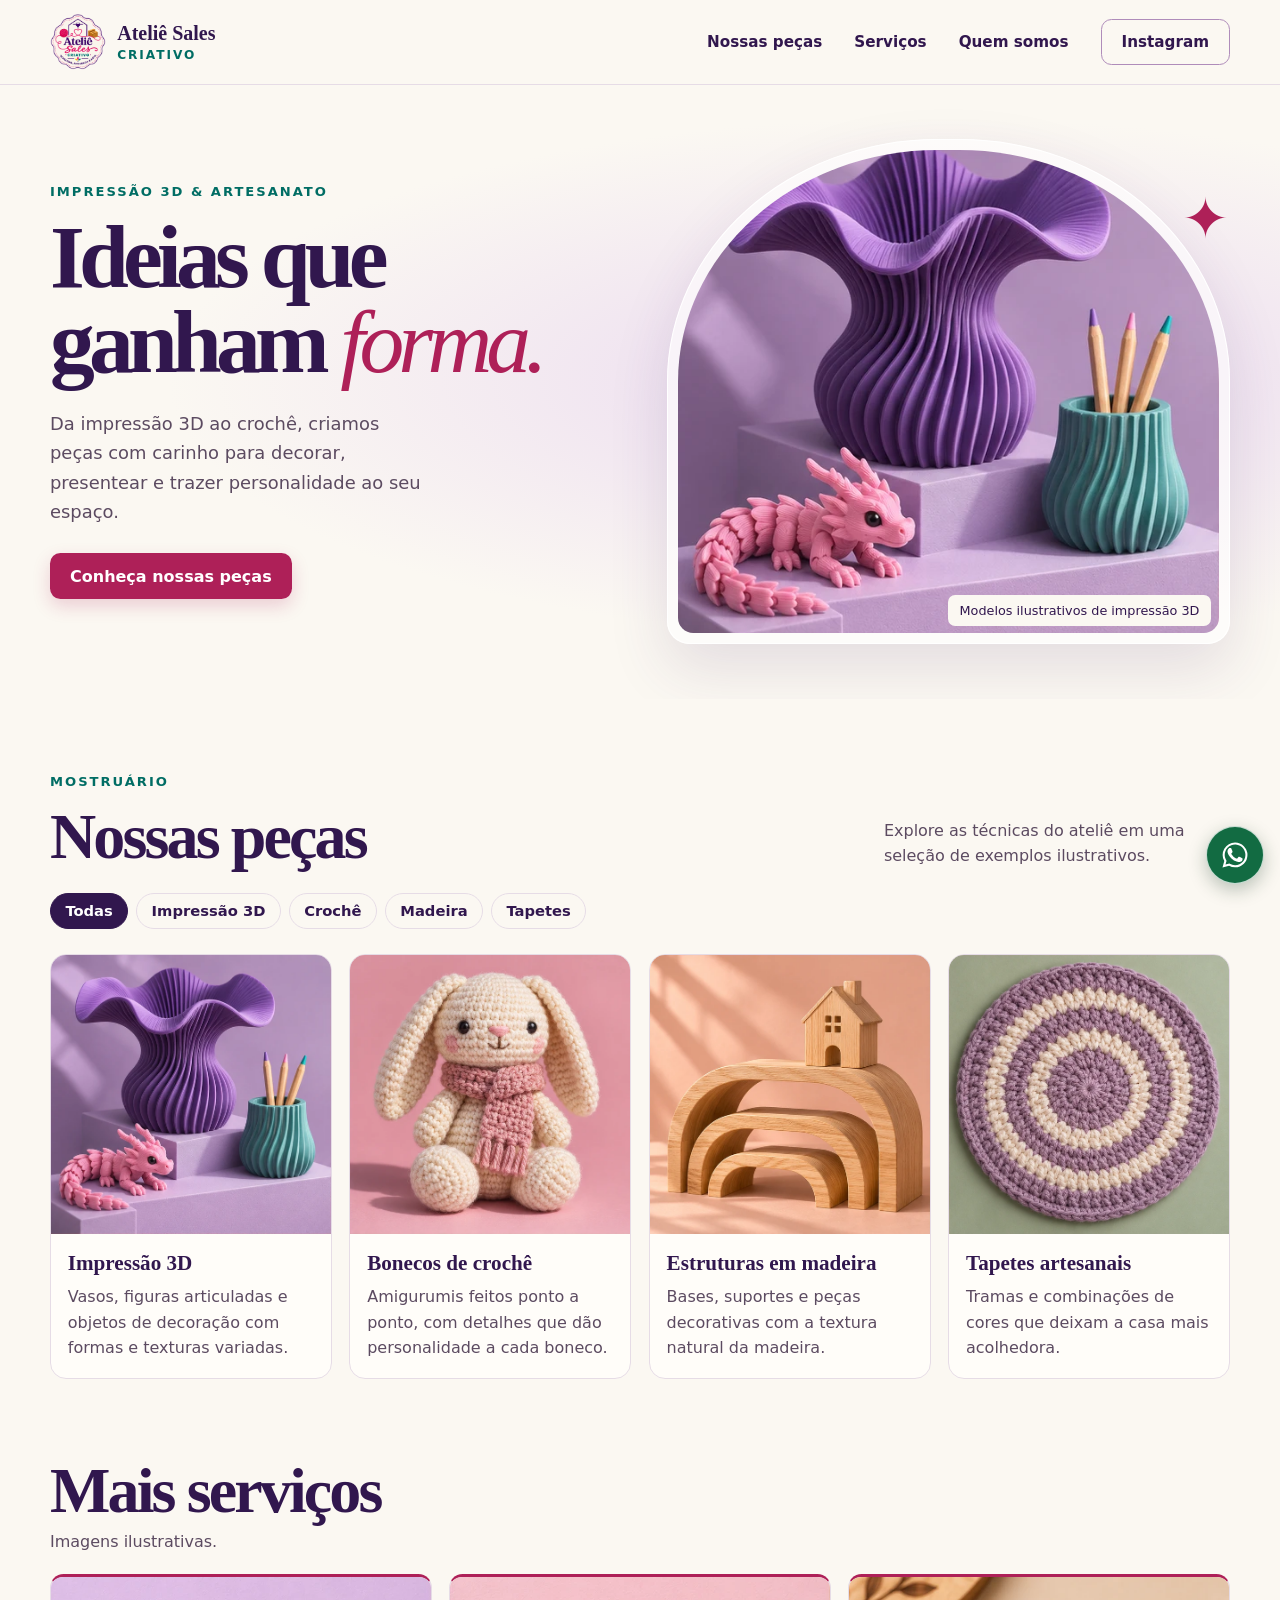
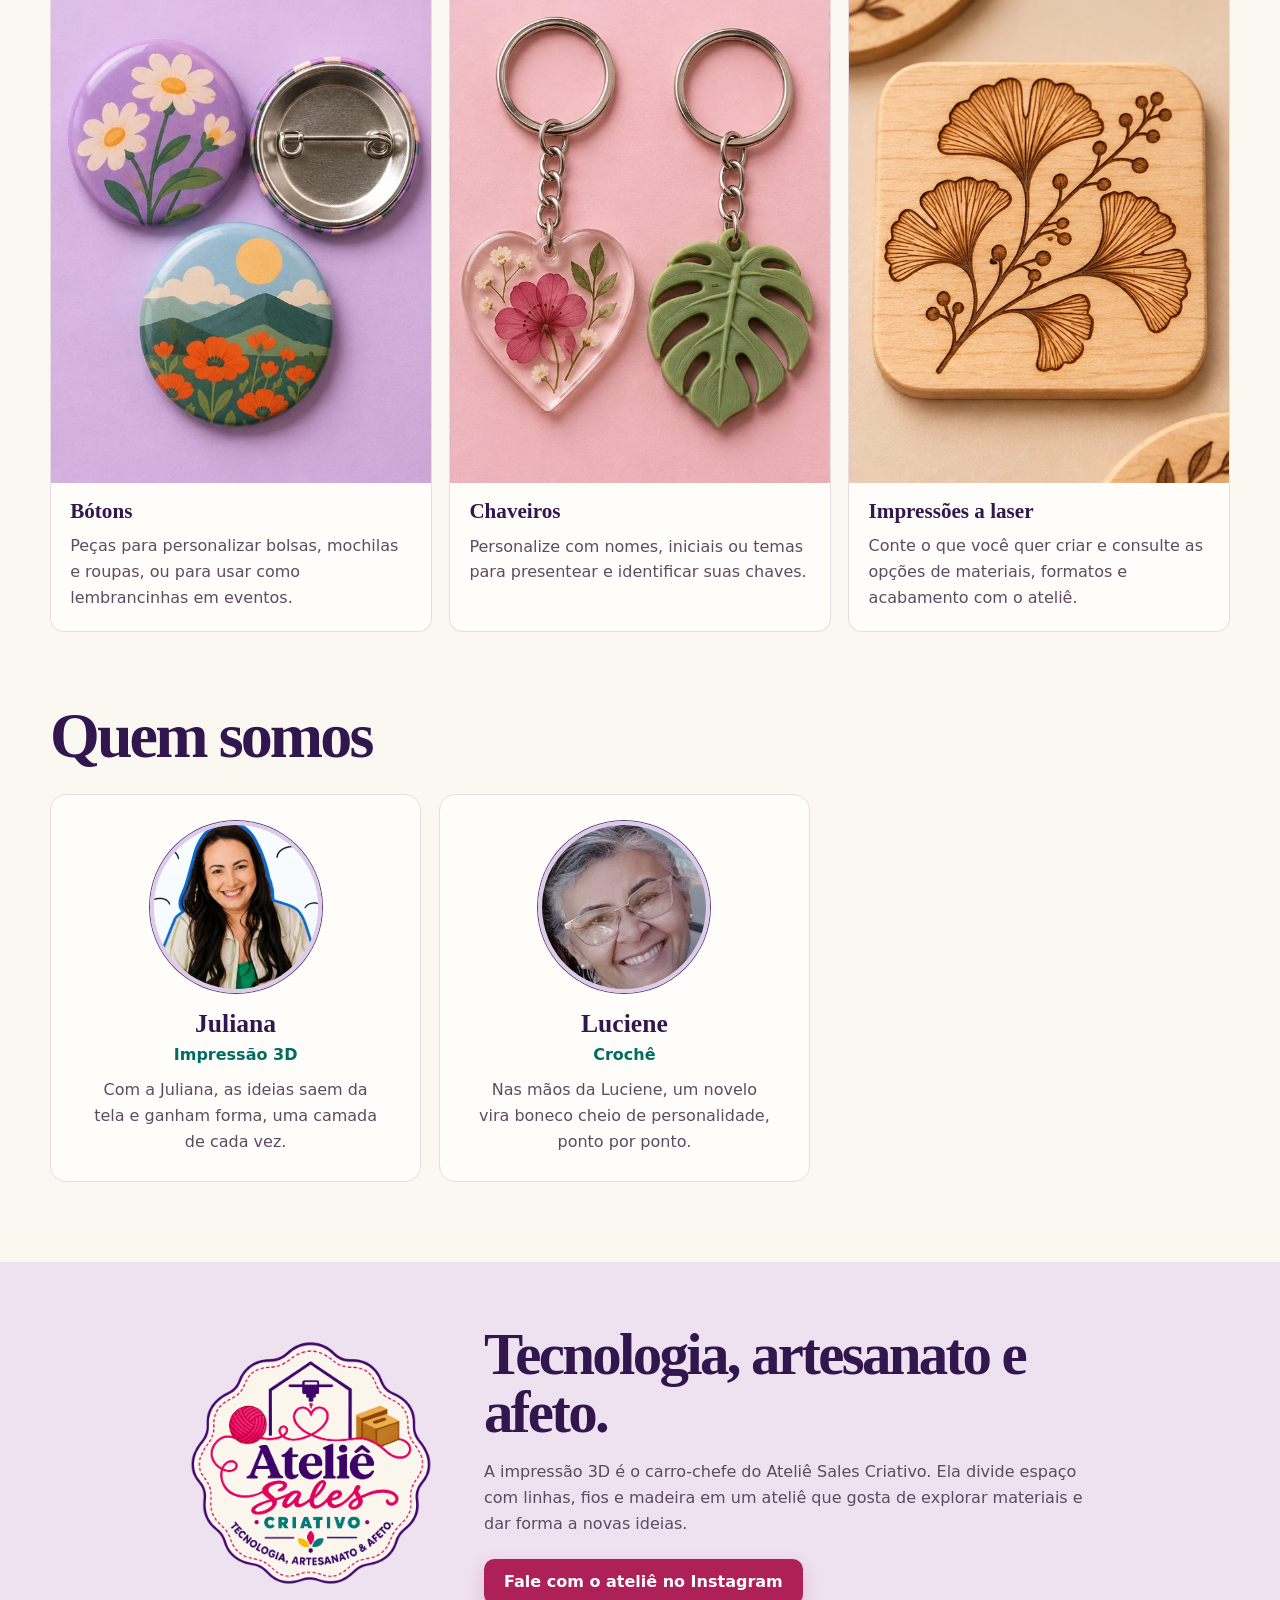
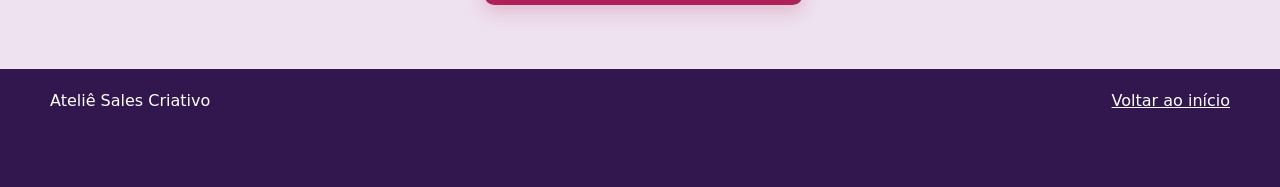
==== commit db156ce6: "Ilustra os serviços e atualiza equipe e WhatsApp" ====
--- a/index.html
+++ b/index.html
@@ -6,7 +6,7 @@
 <meta name="description" content="Conheça o Ateliê Sales Criativo. Impressão 3D, crochê, tapetes artesanais e peças em madeira.">
 <title>Ateliê Sales Criativo | Impressão 3D e artesanato</title>
 <link rel="icon" href="logo.png">
-<link rel="stylesheet" href="style.css">
+<link rel="stylesheet" href="style.css?v=3">
 <script src="main.js" defer></script>
 </head>
 <body>
@@ -73,10 +73,11 @@
   </section>
   <section class="services wrap reveal" id="servicos" aria-labelledby="servicos-titulo">
     <h2 id="servicos-titulo">Mais serviços</h2>
+    <p class="service-note">Imagens ilustrativas.</p>
     <div class="service-grid">
-      <article class="service-card"><h3>Bótons</h3><p>Peças para personalizar bolsas, mochilas e roupas, ou para usar como lembrancinhas em eventos.</p></article>
-      <article class="service-card"><h3>Chaveiros</h3><p>Personalize com nomes, iniciais ou temas para presentear e identificar suas chaves.</p></article>
-      <article class="service-card"><h3>Impressões a laser</h3><p>Conte o que você quer criar e consulte as opções de materiais, formatos e acabamento com o ateliê.</p></article>
+      <article class="service-card"><img src="servico-botons.webp" alt="Bótons coloridos, com um fecho de metal à vista" loading="lazy" width="576" height="768"><h3>Bótons</h3><p>Peças para personalizar bolsas, mochilas e roupas, ou para usar como lembrancinhas em eventos.</p></article>
+      <article class="service-card"><img src="servico-chaveiros.webp" alt="Chaveiros decorativos com argolas de metal" loading="lazy" width="576" height="768"><h3>Chaveiros</h3><p>Personalize com nomes, iniciais ou temas para presentear e identificar suas chaves.</p></article>
+      <article class="service-card"><img src="servico-laser.webp" alt="Peça em madeira com desenho botânico gravado a laser" loading="lazy" width="576" height="768"><h3>Impressões a laser</h3><p>Conte o que você quer criar e consulte as opções de materiais, formatos e acabamento com o ateliê.</p></article>
     </div>
   </section>
   <section class="team wrap reveal" id="equipe" aria-labelledby="equipe-titulo">
@@ -94,11 +95,6 @@
         <p class="team-role">Crochê</p>
         <p>Nas mãos da Luciene, um novelo vira boneco cheio de personalidade, ponto por ponto.</p>
       </article>
-      <article class="team-card">
-        <h3>Vanderlei</h3>
-        <p class="team-role">Artes em madeira</p>
-        <p>O Vanderlei é quem dá forma à madeira. Entre cortes e lixas, surgem peças com personalidade própria.</p>
-      </article>
     </div>
   </section>
   <section class="about reveal" id="atelie">
@@ -113,6 +109,11 @@
   </section>
 </main>
 <footer><div class="wrap footer-layout"><span>Ateliê Sales Criativo</span><a href="#inicio">Voltar ao início</a></div></footer>
-<a class="whatsapp" href="https://wa.me/5544988553615" target="_blank" rel="noopener noreferrer" aria-label="Fale com o ateliê pelo WhatsApp">WhatsApp</a>
+<a class="whatsapp" href="https://wa.me/5544988553615" target="_blank" rel="noopener noreferrer" aria-label="Fale com o ateliê pelo WhatsApp">
+  <svg viewBox="0 0 24 24" width="30" height="30" fill="currentColor" aria-hidden="true" focusable="false">
+    <path d="M17.47 14.38c-.3-.15-1.76-.87-2.03-.97-.27-.1-.47-.15-.67.15-.2.3-.77.97-.94 1.17-.17.2-.35.22-.65.07-.3-.15-1.26-.46-2.4-1.48-.89-.79-1.49-1.77-1.66-2.07-.17-.3-.02-.46.13-.61.13-.14.3-.35.45-.52.15-.17.2-.3.3-.5.1-.2.05-.38-.02-.52-.08-.15-.67-1.62-.92-2.22-.24-.58-.49-.5-.67-.51l-.57-.01c-.2 0-.52.07-.8.37-.27.3-1.04 1.02-1.04 2.49s1.07 2.89 1.22 3.09c.15.2 2.1 3.2 5.08 4.49.71.31 1.27.49 1.7.63.71.23 1.36.2 1.87.12.57-.08 1.76-.72 2.01-1.42.25-.7.25-1.3.17-1.42-.07-.13-.27-.2-.57-.35Z"/>
+    <path d="M12.04 2a9.93 9.93 0 0 0-8.61 14.88L2 22l5.25-1.38a9.94 9.94 0 0 0 4.79 1.22h.01A9.92 9.92 0 0 0 12.04 2Zm.01 18.16h-.01a8.25 8.25 0 0 1-4.2-1.15l-.3-.18-3.12.82.83-3.04-.2-.31a8.27 8.27 0 1 1 7 3.86Z"/>
+  </svg>
+</a>
 </body>
 </html>
--- a/style.css
+++ b/style.css
@@ -150,20 +150,25 @@
 }
 
 .services { padding-bottom: 4.5rem; }
-.services h2 { margin-bottom: 1.6rem; }
+.service-note { margin: .6rem 0 1.4rem; color: var(--text); }
 .service-grid { display: grid; grid-template-columns: repeat(3, minmax(0, 1fr)); gap: 1.1rem; }
 .service-card { padding: 1.4rem; border: 1px solid var(--line); border-top: 3px solid var(--pink); border-radius: .85rem; background: #fffdf9; }
 .service-card p { color: var(--text); line-height: 1.6; margin: .6rem 0 0; }
-.team-card:last-child { align-content: center; }
+.team-grid { grid-template-columns: repeat(2, minmax(0, 1fr)); max-width: 760px; }
+.service-card { padding: 0 0 1.3rem; overflow: hidden; }
+.service-card img { width: 100%; height: auto; aspect-ratio: 3 / 4; object-fit: cover; }
+.service-card h3 { margin: 1rem 1.2rem 0; }
+.service-card p { margin-inline: 1.2rem; }
 .whatsapp {
   position: fixed;
   right: max(1rem, env(safe-area-inset-right));
   bottom: max(1rem, env(safe-area-inset-bottom));
   z-index: 3;
   display: inline-flex;
-  min-height: 48px;
+  width: 58px;
+  height: 58px;
   align-items: center;
-  padding: .7rem 1.25rem;
+  justify-content: center;
   border: 1px solid #ffffffbf;
   border-radius: 2rem;
   background: #126b42;
@@ -175,6 +180,6 @@
 .whatsapp:hover { background: #0d5132; }
 footer { padding-bottom: 3.4rem; }
 @media (max-width: 650px) {
-  .service-grid { grid-template-columns: 1fr; }
+  .service-grid, .team-grid { grid-template-columns: 1fr; }
   .services { padding-bottom: 3rem; }
 }
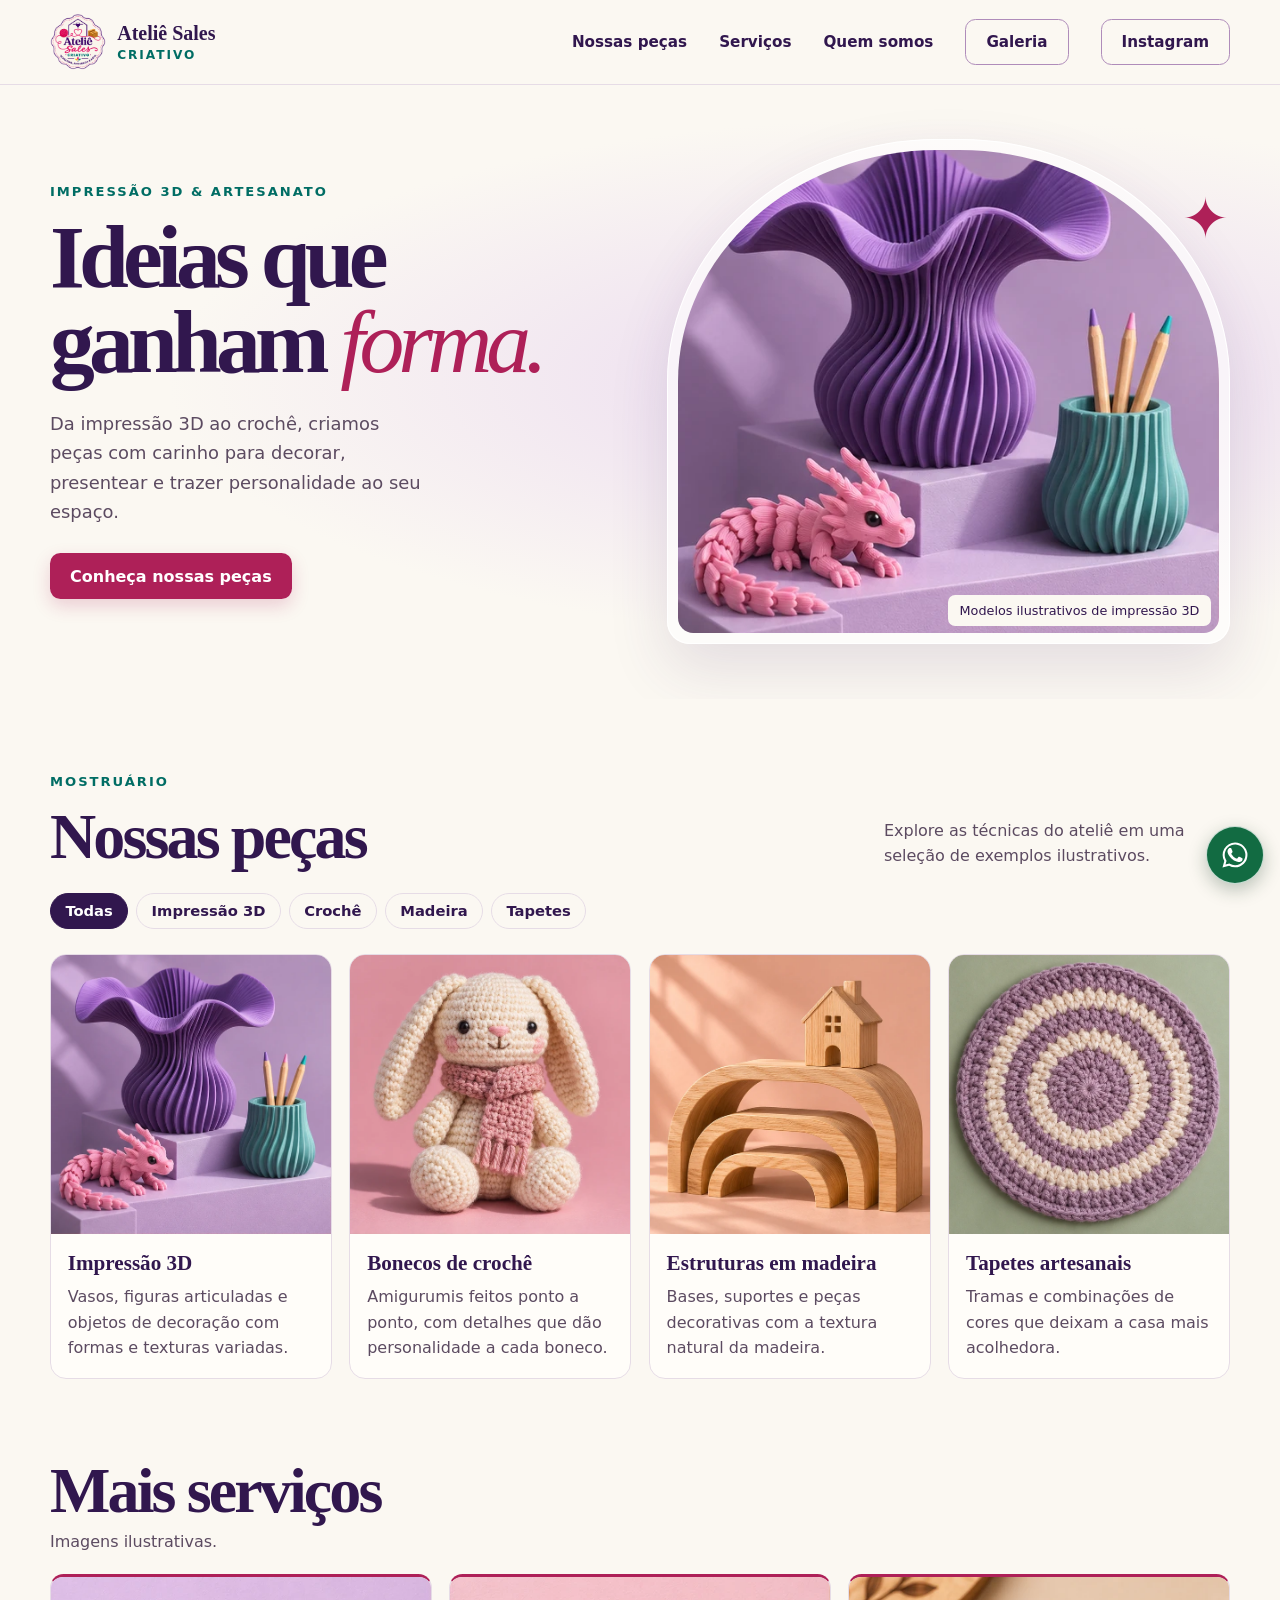
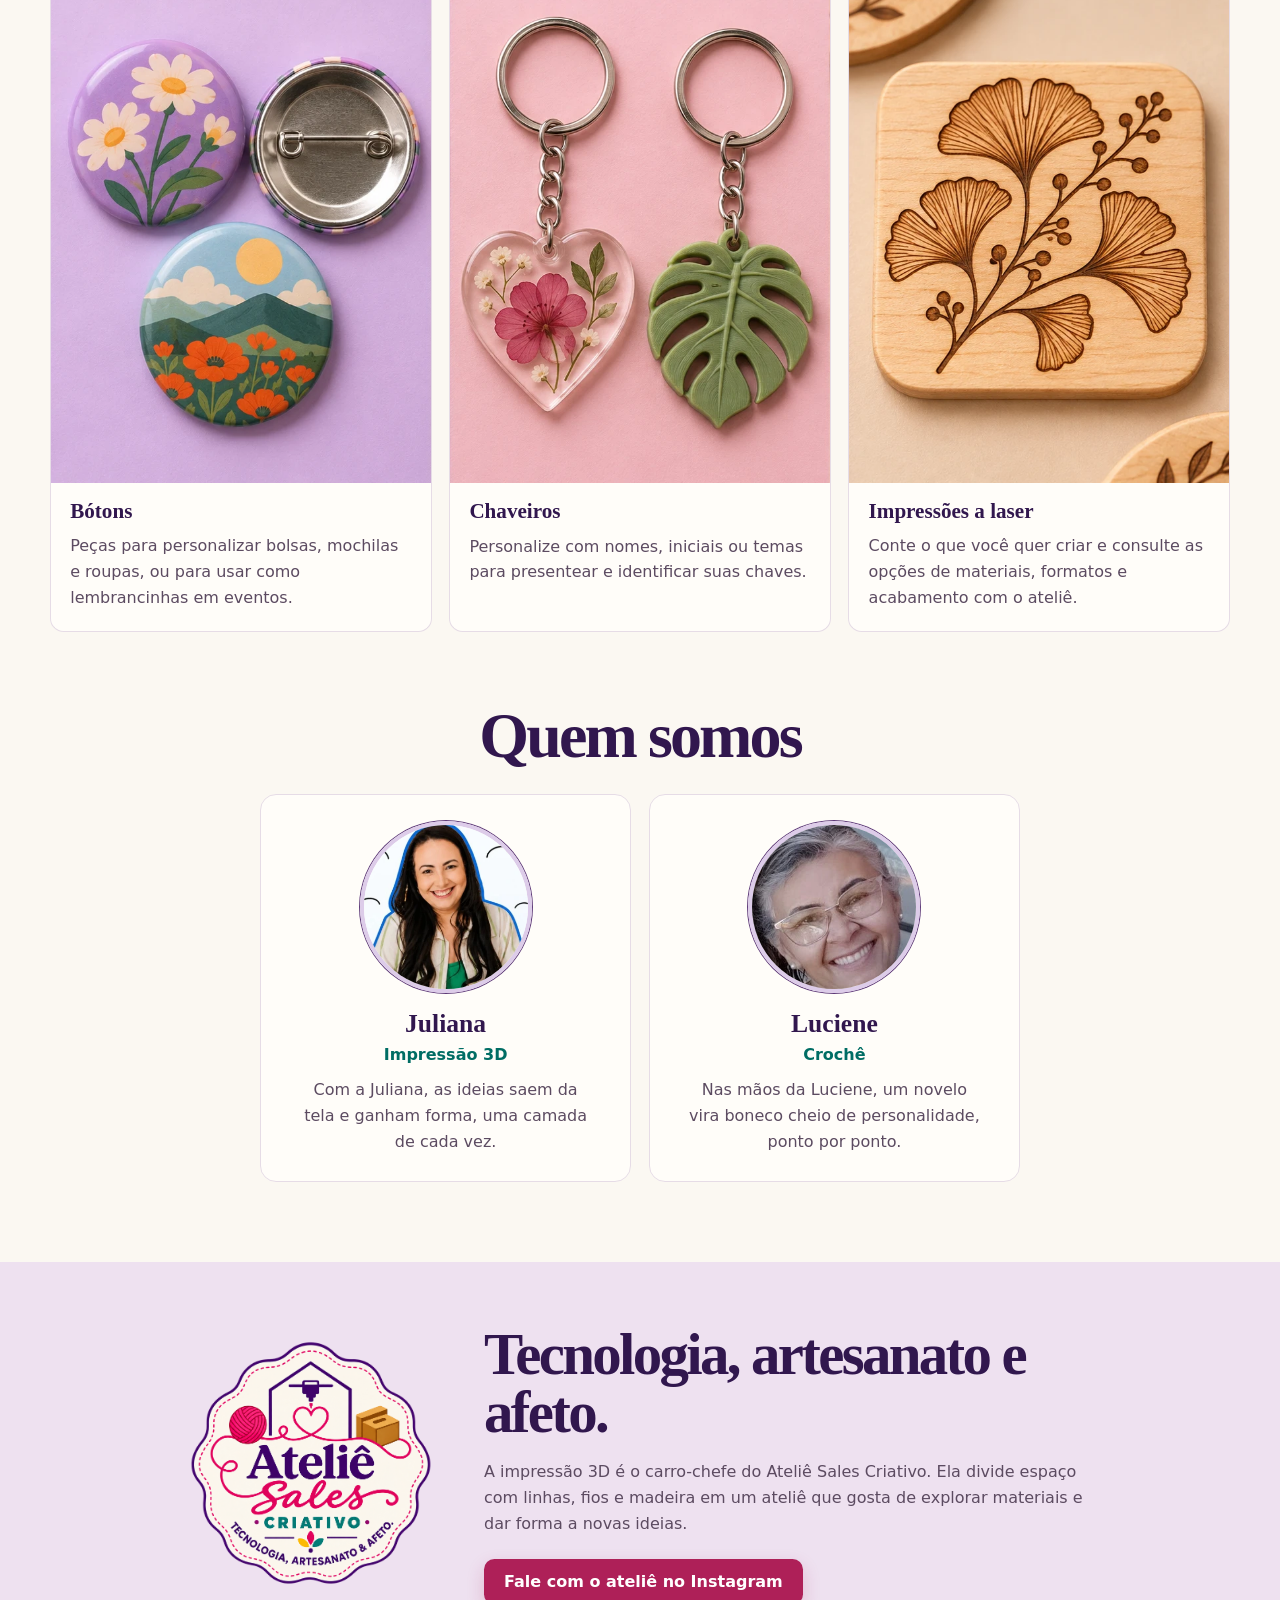
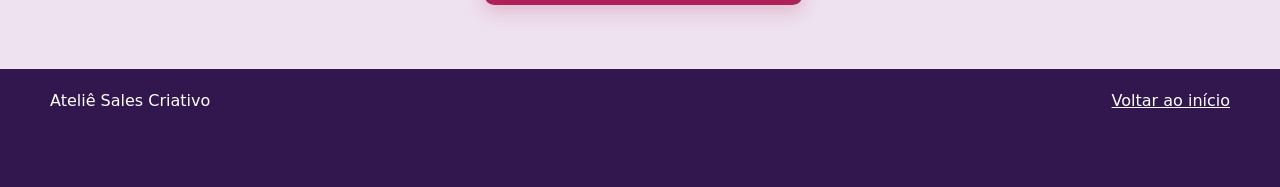
==== commit 03d62d19: "Publica galeria de fotos e centraliza a equipe" ====
--- a/index.html
+++ b/index.html
@@ -6,7 +6,7 @@
 <meta name="description" content="Conheça o Ateliê Sales Criativo. Impressão 3D, crochê, tapetes artesanais e peças em madeira.">
 <title>Ateliê Sales Criativo | Impressão 3D e artesanato</title>
 <link rel="icon" href="logo.png">
-<link rel="stylesheet" href="style.css?v=3">
+<link rel="stylesheet" href="style.css?v=4">
 <script src="main.js" defer></script>
 </head>
 <body>
@@ -19,6 +19,7 @@
       <a href="#pecas">Nossas peças</a>
       <a href="#servicos">Serviços</a>
       <a href="#equipe">Quem somos</a>
+      <a class="button outline" href="galeria.html">Galeria</a>
       <a class="button outline" href="https://www.instagram.com/sales.atelie3d/" target="_blank" rel="noopener noreferrer">Instagram</a>
     </nav>
   </div>
--- a/style.css
+++ b/style.css
@@ -112,7 +112,7 @@
   *, *::before, *::after { animation: none !important; transition: none !important; }
 }
 .team { padding-block: 0 5rem; }
-.team h2 { margin-bottom: 1.6rem; }
+.team h2 { margin-bottom: 1.6rem; text-align: center; }
 .team-grid { display: grid; grid-template-columns: repeat(3, minmax(0, 1fr)); gap: 1.1rem; }
 .team-card {
   padding: 1.65rem 1.25rem;
@@ -154,7 +154,7 @@
 .service-grid { display: grid; grid-template-columns: repeat(3, minmax(0, 1fr)); gap: 1.1rem; }
 .service-card { padding: 1.4rem; border: 1px solid var(--line); border-top: 3px solid var(--pink); border-radius: .85rem; background: #fffdf9; }
 .service-card p { color: var(--text); line-height: 1.6; margin: .6rem 0 0; }
-.team-grid { grid-template-columns: repeat(2, minmax(0, 1fr)); max-width: 760px; }
+.team-grid { grid-template-columns: repeat(2, minmax(0, 1fr)); max-width: 760px; margin-inline: auto; }
 .service-card { padding: 0 0 1.3rem; overflow: hidden; }
 .service-card img { width: 100%; height: auto; aspect-ratio: 3 / 4; object-fit: cover; }
 .service-card h3 { margin: 1rem 1.2rem 0; }
@@ -183,3 +183,18 @@
   .service-grid, .team-grid { grid-template-columns: 1fr; }
   .services { padding-bottom: 3rem; }
 }
+
+.gallery-nav { gap: 1rem; }
+.gallery { padding-block: 3.25rem 4.5rem; }
+.gallery h1 { font-size: clamp(3rem, 7vw, 5.5rem); letter-spacing: -.055em; }
+.gallery p { margin: 1rem 0 1.8rem; color: var(--text); line-height: 1.6; }
+.gallery-grid { display: grid; grid-template-columns: repeat(auto-fill, minmax(min(100%, 210px), 1fr)); gap: 1rem; }
+.gallery-grid a { display: block; overflow: hidden; border: 1px solid var(--line); border-radius: .85rem; background: #fffdf9; }
+.gallery-grid img { width: 100%; height: auto; aspect-ratio: 1; object-fit: cover; }
+@media (hover: hover) and (prefers-reduced-motion: no-preference) {
+  .gallery-grid img { transition: transform .25s ease; }
+  .gallery-grid a:hover img { transform: scale(1.05); }
+}
+@media (max-width: 650px) {
+  .gallery-grid { grid-template-columns: repeat(2, minmax(0, 1fr)); gap: .7rem; }
+}
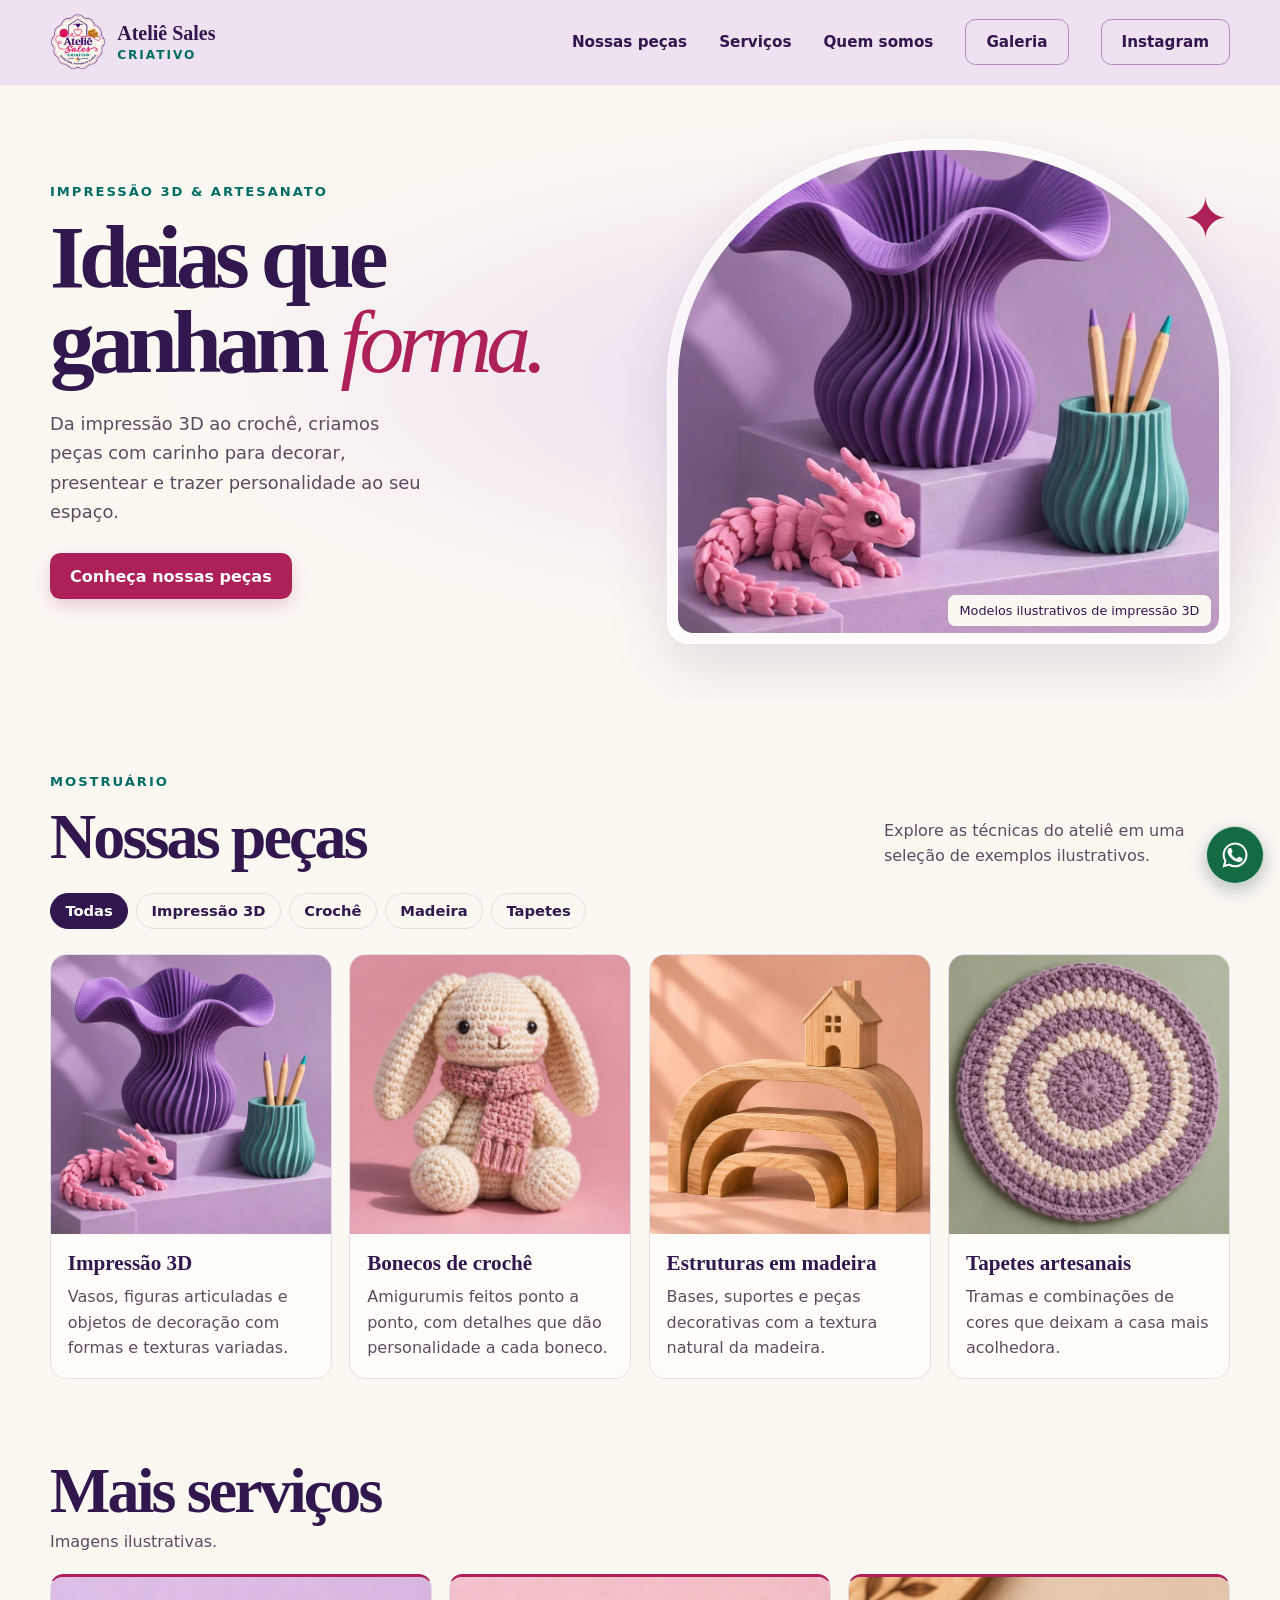
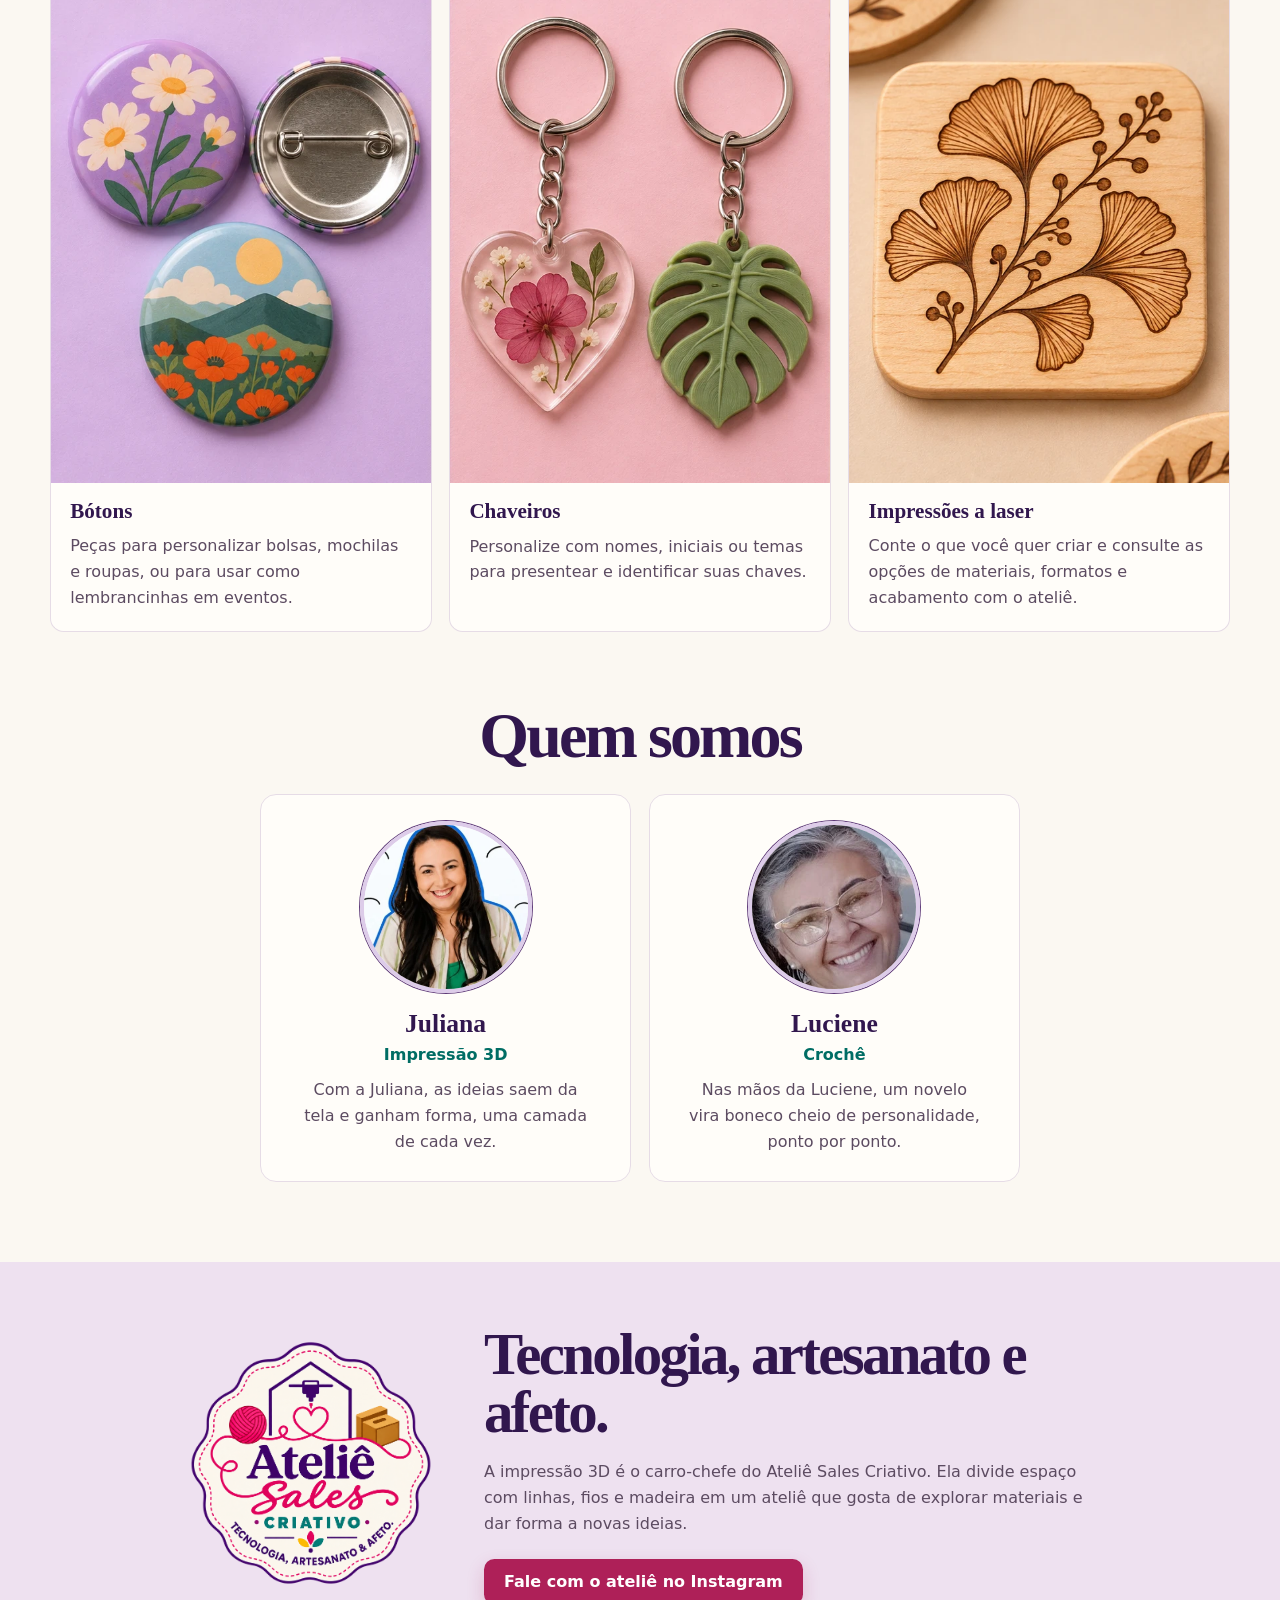
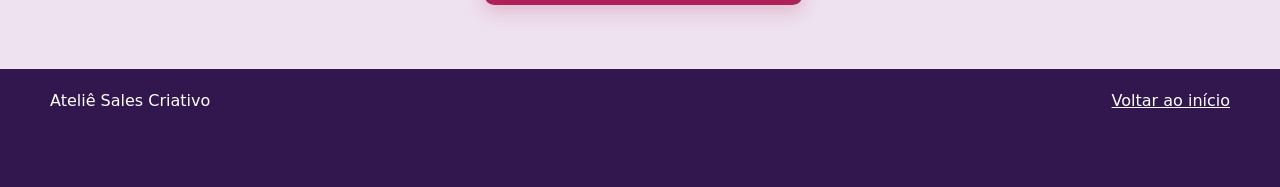
==== commit 343b78d9: "Aplica o lilás da seção do ateliê ao cabeçalho" ====
--- a/index.html
+++ b/index.html
@@ -6,7 +6,7 @@
 <meta name="description" content="Conheça o Ateliê Sales Criativo. Impressão 3D, crochê, tapetes artesanais e peças em madeira.">
 <title>Ateliê Sales Criativo | Impressão 3D e artesanato</title>
 <link rel="icon" href="logo.png">
-<link rel="stylesheet" href="style.css?v=4">
+<link rel="stylesheet" href="style.css?v=5">
 <script src="main.js" defer></script>
 </head>
 <body>
--- a/style.css
+++ b/style.css
@@ -1,6 +1,7 @@
 :root {
   color-scheme: light;
   --cream: #fbf8f2;
+  --lilac: #eee1f0;
   --purple: #31174e;
   --plum: #5f3b79;
   --pink: #ae2058;
@@ -21,7 +22,7 @@
 :focus-visible { outline: 3px solid var(--teal); outline-offset: 4px; }
 [hidden] { display: none !important; }
 .wrap { width: min(1180px, calc(100% - 5rem)); margin-inline: auto; }
-.top { border-bottom: 1px solid var(--line); }
+.top { background: var(--lilac); border-bottom: 1px solid var(--line); }
 .nav, nav, .brand, .footer-layout { display: flex; align-items: center; }
 .nav { justify-content: space-between; min-height: 84px; }
 .brand { gap: .7rem; font: bold 1.25rem Georgia, serif; text-decoration: none; }
@@ -66,7 +67,7 @@
 .card-copy { padding: 1.05rem; }
 h3 { font-size: 1.32rem; }
 .card p { margin: .5rem 0 0; }
-.about { background: #eee1f0; padding-block: 4rem; }
+.about { background: var(--lilac); padding-block: 4rem; }
 .about-layout { display: grid; grid-template-columns: minmax(140px, 250px) minmax(0, 610px); gap: 3rem; justify-content: center; align-items: center; }
 .about img { height: auto; width: 100%; }
 .about h2 { font-size: clamp(2.35rem, 4.6vw, 4rem); }
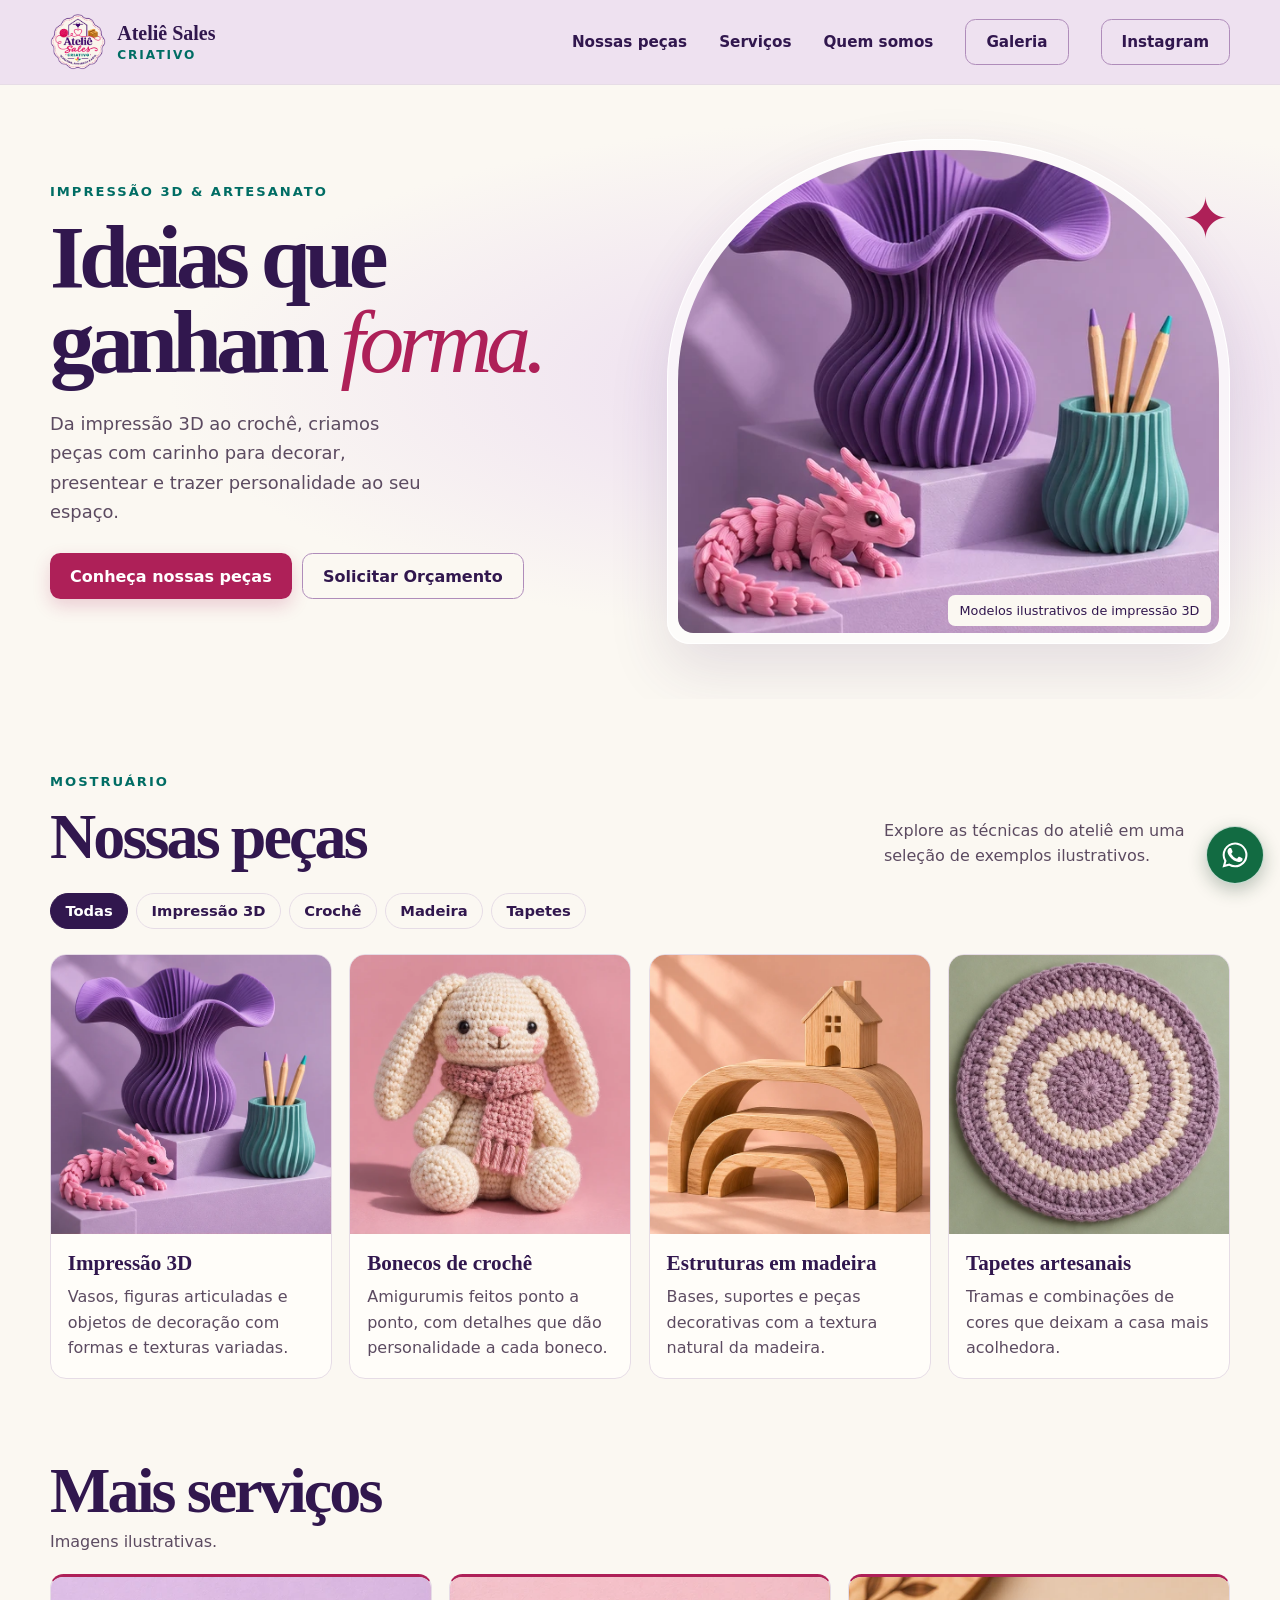
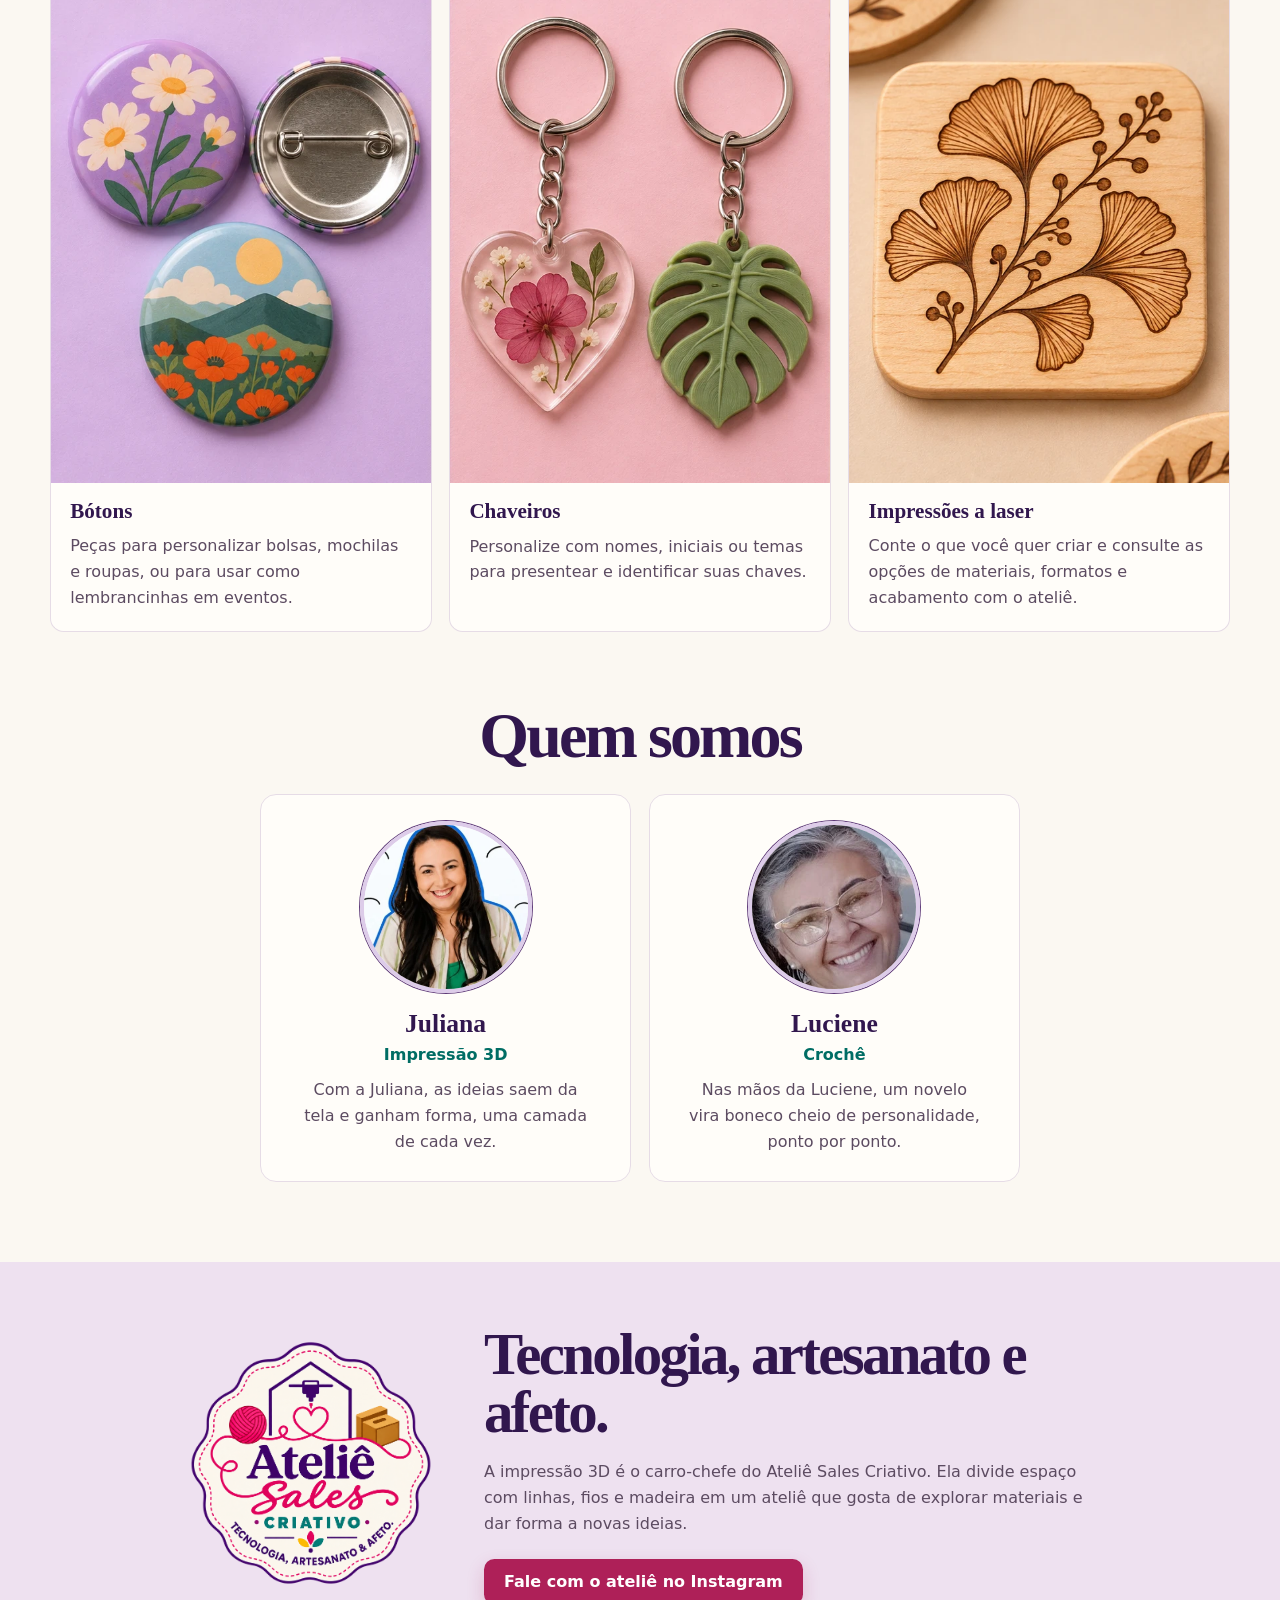
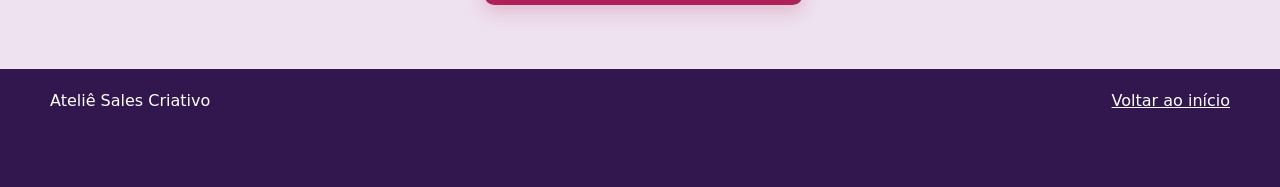
==== commit f38c5d48: "Adiciona formulário de orçamento pelo WhatsApp" ====
--- a/index.html
+++ b/index.html
@@ -6,8 +6,8 @@
 <meta name="description" content="Conheça o Ateliê Sales Criativo. Impressão 3D, crochê, tapetes artesanais e peças em madeira.">
 <title>Ateliê Sales Criativo | Impressão 3D e artesanato</title>
 <link rel="icon" href="logo.png">
-<link rel="stylesheet" href="style.css?v=5">
-<script src="main.js" defer></script>
+<link rel="stylesheet" href="style.css?v=6">
+<script src="main.js?v=6" defer></script>
 </head>
 <body>
 <a class="skip" href="#principal">Ir para o conteúdo</a>
@@ -31,7 +31,10 @@
         <p class="kicker">IMPRESSÃO 3D & ARTESANATO</p>
         <h1>Ideias que<br>ganham <em>forma.</em></h1>
         <p class="intro">Da impressão 3D ao crochê, criamos peças com carinho para decorar, presentear e trazer personalidade ao seu espaço.</p>
-        <a class="button primary" href="#pecas">Conheça nossas peças</a>
+        <div class="hero-actions">
+          <a class="button primary" href="#pecas">Conheça nossas peças</a>
+          <button class="button outline quote-trigger" type="button" aria-haspopup="dialog" aria-controls="orcamento">Solicitar Orçamento</button>
+        </div>
       </div>
       <figure class="hero-photo">
         <img src="impressao.webp" width="512" height="512" alt="Vaso ondulado roxo, dragão rosa e porta-lápis verde feitos em impressão 3D">
@@ -116,5 +119,25 @@
     <path d="M12.04 2a9.93 9.93 0 0 0-8.61 14.88L2 22l5.25-1.38a9.94 9.94 0 0 0 4.79 1.22h.01A9.92 9.92 0 0 0 12.04 2Zm.01 18.16h-.01a8.25 8.25 0 0 1-4.2-1.15l-.3-.18-3.12.82.83-3.04-.2-.31a8.27 8.27 0 1 1 7 3.86Z"/>
   </svg>
 </a>
+<dialog class="quote-dialog" id="orcamento" aria-labelledby="orcamento-titulo">
+  <form class="quote-form">
+    <button type="button" class="quote-close" aria-label="Fechar orçamento">×</button>
+    <h2 id="orcamento-titulo">Solicitar Orçamento</h2>
+    <label for="quote-service">Serviço</label>
+    <select id="quote-service" name="servico" required autofocus>
+      <option value="">Escolha um serviço</option>
+      <option>Impressão 3D</option>
+      <option>Bonecos de crochê</option>
+      <option>Estruturas em madeira</option>
+      <option>Tapetes artesanais</option>
+      <option>Bótons</option>
+      <option>Chaveiros</option>
+      <option>Impressões a laser</option>
+    </select>
+    <label for="quote-details">Detalhes do pedido (opcional)</label>
+    <textarea id="quote-details" name="detalhes" rows="4" maxlength="600" placeholder="Ex.: quantidade, tamanho, cores ou data desejada"></textarea>
+    <button type="submit" class="button primary">Abrir no WhatsApp</button>
+  </form>
+</dialog>
 </body>
 </html>
--- a/style.css
+++ b/style.css
@@ -199,3 +199,47 @@
 @media (max-width: 650px) {
   .gallery-grid { grid-template-columns: repeat(2, minmax(0, 1fr)); gap: .7rem; }
 }
+
+.hero-actions { display: flex; flex-wrap: wrap; gap: .65rem; }
+.quote-trigger { color: var(--purple); background: var(--cream); }
+.quote-trigger:hover { background: var(--lilac); }
+.quote-dialog {
+  width: min(460px, calc(100% - 2rem));
+  max-height: calc(100% - 2rem);
+  margin: auto;
+  padding: 0;
+  color: var(--purple);
+  background: var(--cream);
+  border: 1px solid var(--line);
+  border-radius: 1rem;
+  box-shadow: 0 18px 55px #31174e38;
+}
+.quote-dialog::backdrop { background: #2715378c; }
+.quote-form { display: grid; gap: .7rem; position: relative; padding: 1.5rem; }
+.quote-form h2 { font-size: 2rem; margin: 0 2rem .4rem 0; }
+.quote-form label { font-weight: 700; }
+.quote-form select, .quote-form textarea {
+  width: 100%;
+  min-height: 44px;
+  padding: .65rem;
+  color: var(--purple);
+  background: white;
+  border: 1px solid #af8cba;
+  border-radius: .45rem;
+  font: inherit;
+}
+.quote-form textarea { resize: vertical; }
+.quote-form .primary { border: 0; margin-top: .4rem; }
+.quote-close {
+  position: absolute;
+  top: .6rem;
+  right: .6rem;
+  width: 44px;
+  height: 44px;
+  border: 0;
+  border-radius: 50%;
+  background: transparent;
+  color: var(--purple);
+  font-size: 1.6rem;
+}
+.quote-close:hover { background: var(--lilac); }
